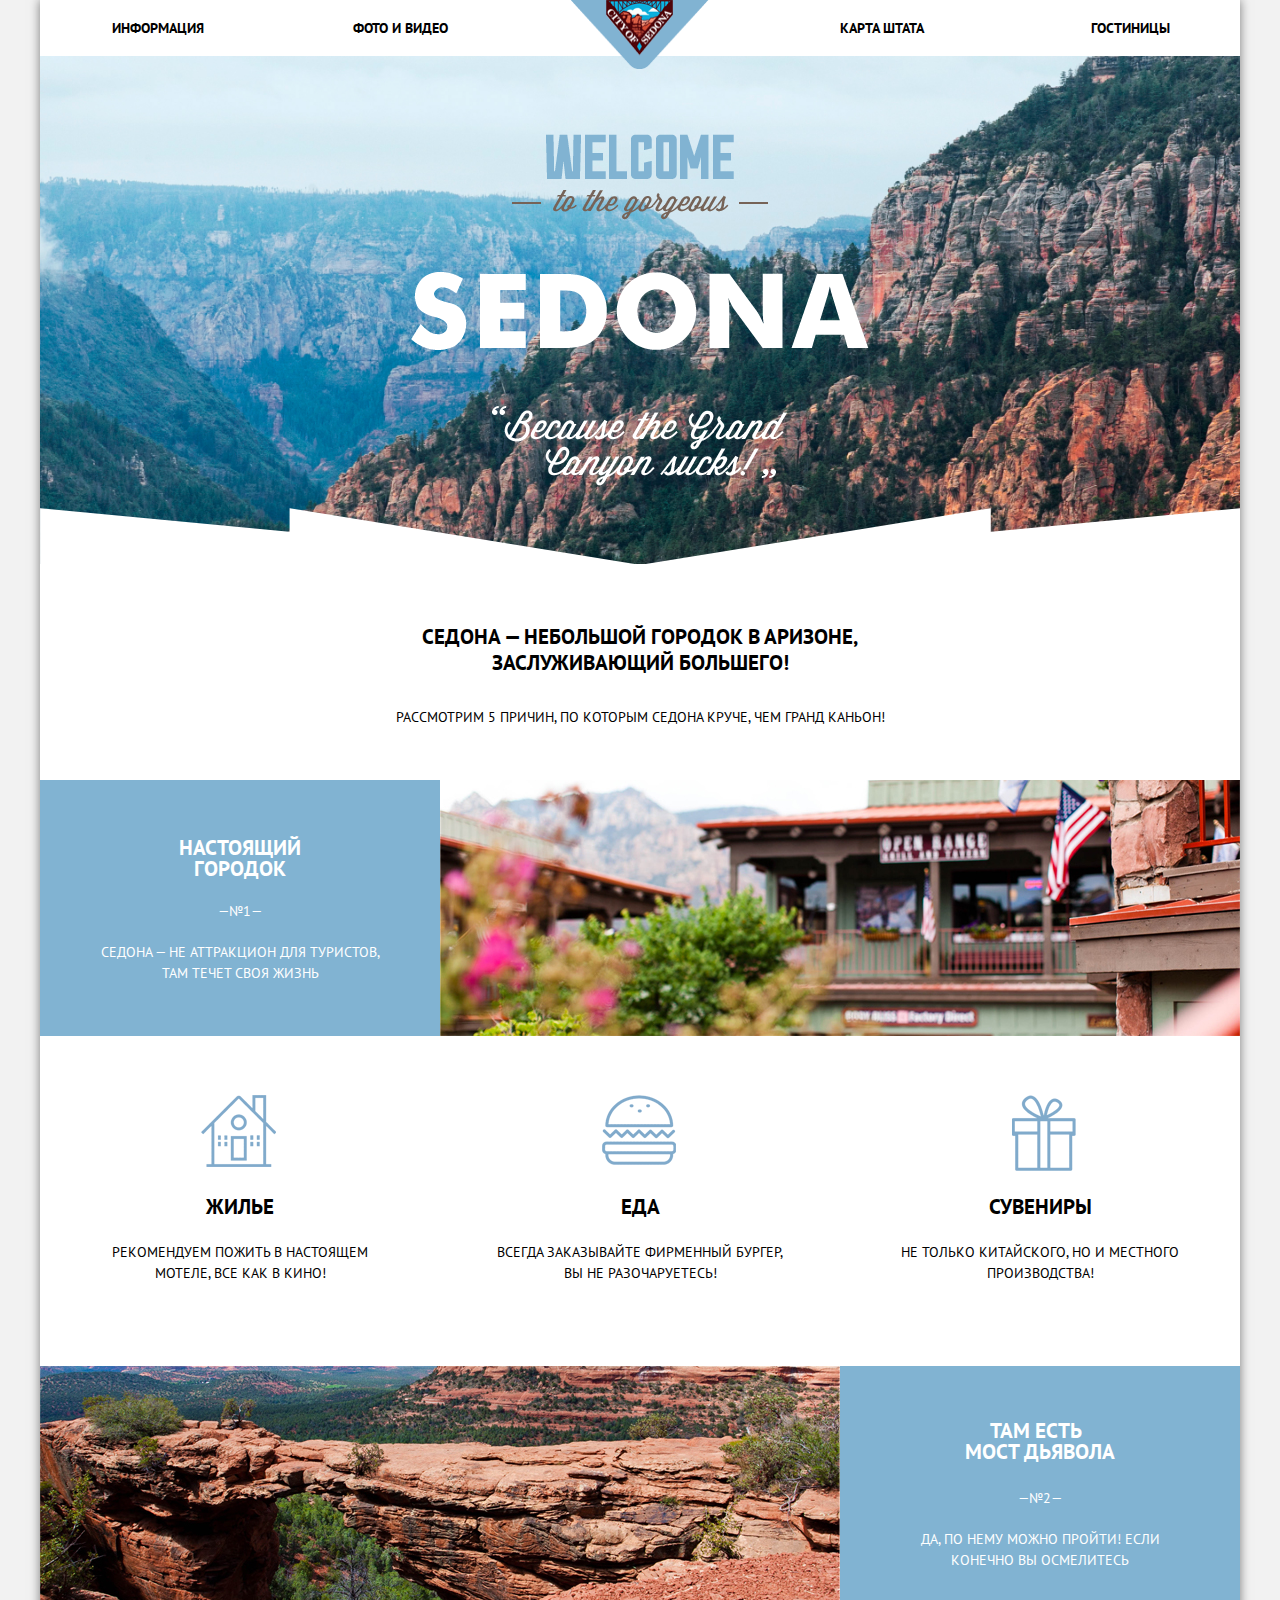
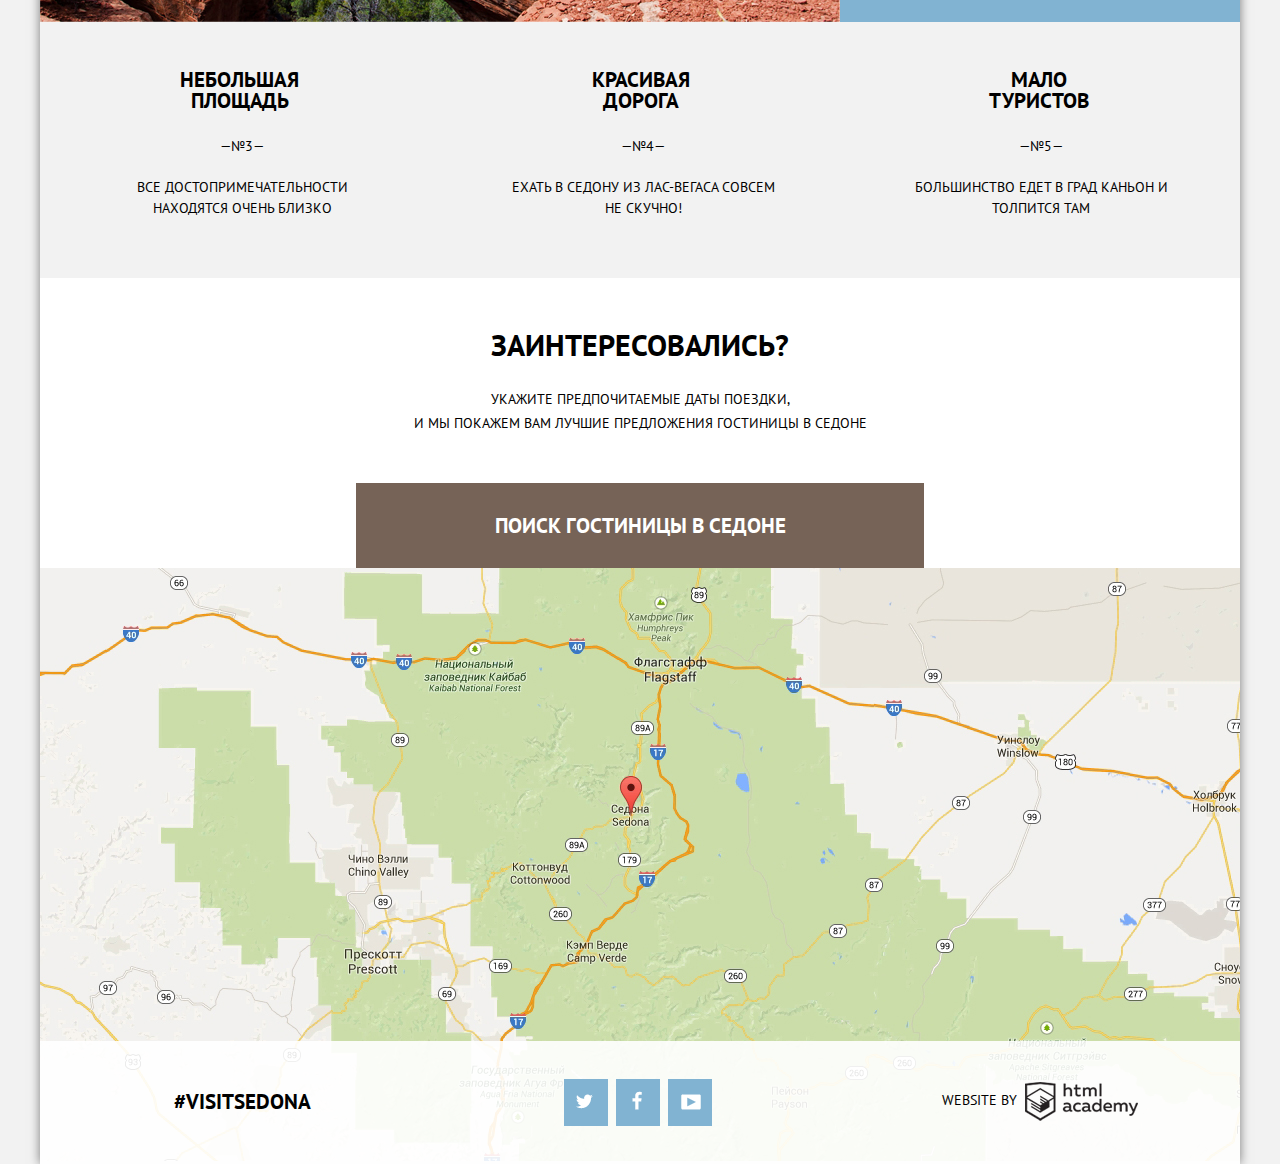
==== index.html @ ca2de9e6 "Оживил кнопку на index.html" ====
<!DOCTYPE html>
<html lang="ru">
  <head>

    <meta charset="utf-8">
    <link href="https://fonts.googleapis.com/css?family=PT+Sans:400,700&amp;subset=cyrillic" rel="stylesheet">
    <link href="css/normalize.css" rel="stylesheet">
    <link href="css/style.css" rel="stylesheet">

    <title>HTML Academy: Седона</title>

  </head>

  <body>
 
<div class="wrapper-page">


<nav class="navigaion-header">

     <ul class="navigaion-header_list">
        <li class="navigaion-header_list-item"> 
          <a href="#" class="navigaion-header_btn">Информация</a>
        </li>
        <li class="navigaion-header_list-item">
          <a href="#" class="navigaion-header_btn">Фото и видео</a>
        </li>
        <li class="navigaion-header_list-item">
          <a href="#" class="navigaion-header_btn">Карта штата</a>
        </li>
        <li class="navigaion-header_list-item">
          <a href="hotels.html" class="navigaion-header_btn">Гостиницы</a>
        </li>
    </ul>

    <div class="navigaion-header_logo">   
        <img src="img/logo.png" alt="Citi of Sedona" width="138" height="69"> 
    </div>    
  </nav>

<main class="promo">

    <section class="promo_img-sedona">  
    </section>

    <section class="promo_title">

        <h2>СЕДОНА — небольшой городок в АРИЗОНЕ, заслуживающий большего!</h2>
        <p>Рассмотрим 5 причин, по которым Седона круче, чем гранд каньон!</p>
    </section>

    <section class="promo_long-imgr">

        <div class="promo_items-long-imgr">
          <h2>НАСТОЯЩИЙ ГОРОДОК</h2>
          <p>&#8212;№1&#8212;</p>
          <p>СЕДОНА — НЕ АТтРАКЦИОН ДЛЯ ТУРИСТОВ, ТАМ ТЕЧЕТ СВОЯ ЖИЗНЬ</p>
        </div> 

        <div class="promo_items-long-imgr">
            <img src="img/fon-promo-shop.jpg" alt="shop" width="800" height="256"> 
        </div> 

      </section> 



      <section class="promo_advantages-with-icon">
       <div class="promo_advantages-with-icon-items">
             <h2>Жилье</h2>
           <p>Рекомендуем пожить в настоящем мотеле, все как в кино!</p>
       </div> 
         <div class="promo_advantages-with-icon-items">
             <h2>ЕДА</h2>
           <p>Всегда заказывайте ФИРМЕННЫЙ БУРГЕР, Вы НЕ разочаруетесь!</p>
       </div> 
          <div class="promo_advantages-with-icon-items">
             <h2>СУВЕНИРЫ</h2>
           <p>Не только китайского, но и местного производства!</p>
       </div>    
      </section> 
      <section class="promo_long-imgl">
        <div class="promo_items-long-imgl">
              <img src="img/fon-promo-canyon-devil.jpg" alt="shop" width="800" height="256"> 
        </div> 
        <div class="promo_items-long-imgl">
              <h2>Там есть&nbsp;&nbsp; мост дьявола</h2>
              <p>&#8212;№2&#8212;</p>
              <p>Да, по нему можно пройти! если конечно вы осмелитесь</p>
        </div> 
      </section> 

        <div class="promo_advantages-with-text">
       <div class="promo_advantages-with-text-items">
            <h2>Небольшая площадь</h2>
            <p>&#8212;№3&#8212;</p>
            <p>Все достопримечательности находятся очень близко</p>
       </div> 
         <div class="promo_advantages-with-text-items">
            <h2>Красивая дорога</h2>
            <p>&#8212;№4&#8212;</p> 
            <p>Ехать в седону из лас-вегаса совсем не скучно!</p>
       </div> 
          <div class="promo_advantages-with-text-items">
            <h2>Мало туристов</h2>
            <p>&#8212;№5&#8212;</p> 
            <p>Большинство едет в град каньон и толпится там</p>
       </div>    
      </div> 

        <div class="search-hotels">
          <div class="search-hotels_title">
                <h2>Заинтересовались?</h2>             
                <p>Укажите предпочитаемые даты поездки, и&nbsp;мы&nbsp;покажем&nbsp;вам&nbsp;лучшие&nbsp;предложения гостиницы в седоне</p>
          </div>
          <div class="search-hotels_dropdown-form">
            <a href="#" class="search-hotels_btn">Поиск гостиницы в седоне</a>
              <form action="#" method="get" class="search-hotels_form-search " >

                <label for="search-hotels_date-in">Дата заезда:</label>
                <input type="text" id="search-hotels_date-in" name="search-hotels_date-in-text" value="24 апреля 2017" required>
                <span   class="search-hotels_icon-date-in"></span> 

                <label for="search-hotels_date-out">Дата выезда:</label>
                <input type="text" id="search-hotels_date-out" name="search-hotels_date-out-text" value="24 апреля 2017" required>
                <span class="search-hotels_icon-date-out"></span>

                <label for="search-hotels_adults-text">Взрослые:</label>
                <input type="button"  class="search-hotels_adults-btn-minus" value=" ">
                <input type="text"  id="search-hotels_adults-text" name="age1-text" value="0" class="age-text" required>
                <input type="button" class="search-hotels_adults-btn-plus" value=" ">
                

                <label for="search-hotels_children-text">Дети:</label>
                <input type="button"  class="search-hotels_children-btn-minus" value=" ">
                <input type="text"  id="search-hotels_children-text" name="search-hotels_children-text" value="0" class="search-hotels_children-text" required >
                <input type="button" class="search-hotels_children-btn-plus" value=" ">

                <input type="submit" name="btn-form" value="Найти">

              </form>

          </div>                

        </div>

      <section class="promo_img-map">
      <iframe src="https://www.google.com/maps/embed?pb=!1m18!1m12!1m3!1d6546.808673208893!2d-111.76178272201392!3d34.87119168991266!2m3!1f0!2f0!3f0!3m2!1i1024!2i768!4f13.1!3m3!1m2!1s0x0%3A0x0!2zMzTCsDUyJzA5LjciTiAxMTHCsDQ1JzQxLjUiVw!5e0!3m2!1sru!2sru!4v1486940435266" width="1200" height="593" frameborder="0" style="border:0" allowfullscreen></iframe>
      </section> 

  </main>

       <footer class="navigaion-footer">

          <div class="navigaion-footer_item">
               <a href="#" class="navigaion-footer_heshteg-link">#VISITSEDONA</a>
         </div> 

          <div class="navigaion-footer_item">
              <a class="social-btn-footer social-btn-footer--twitter" href="#">Twitter</a>
              <a class="social-btn-footer social-btn-footer--facebook" href="#">Facebook</a>
              <a class="social-btn-footer social-btn-footer--youtube" href="#">YouTube</a>
          </div> 

          <div class="navigaion-footer_item">
                  <p class="text-footer-logo">WEBSITE BY</p>
                  <a class="img-footer-logo" href="https://htmlacademy.ru"></a>  
           </div> 
        </footer> 


</div>
<script src="js/prod.js"></script>
  </body>
</html>
---- css/style.css ----
body, html {
  font-family: "PT Sans","Arial", sans-serif;
  text-transform: uppercase;
  text-decoration: none;
  background-color: #f2f2f2;
  position: relative; }

a {
  text-transform: uppercase;
  text-decoration: none; }

.wrapper-page {
  margin: 0 auto;
  max-width: 1200px;
  min-width: 768px;
  box-shadow: 0 0 10px rgba(0, 0, 0, 0.5); }

.navigaion-header {
  position: relative;
  z-index: 2;
  background-color: white;
  padding: 0 0px;
  margin: 0; }

.navigaion-header_list {
  display: flex;
  flex-direction: row;
  align-items: center;
  justify-content: center;
  flex-wrap: wrap;
  padding: 0 0px;
  margin: 0;
  height: 56px;
  list-style: none; }

.navigaion-header_list-item {
  flex-grow: 1;
  width: 20%;
  height: inherit;
  background-color: white; }
  .navigaion-header_list-item:nth-child(1) :first-child {
    float: left;
    padding-top: 16px;
    padding-bottom: 22px;
    padding-left: 72px;
    padding-right: 10px; }
  .navigaion-header_list-item:nth-child(2) :first-child {
    float: left;
    padding-top: 16px;
    padding-bottom: 22px;
    padding-left: 13px;
    padding-right: 20px; }
  .navigaion-header_list-item:nth-child(3) :first-child {
    float: right;
    padding-top: 16px;
    padding-bottom: 22px;
    padding-left: auto;
    padding-right: 16px; }
  .navigaion-header_list-item:nth-child(4) :first-child {
    float: right;
    padding-top: 16px;
    padding-bottom: 22px;
    padding-left: auto;
    padding-right: 70px; }

.navigaion-header_btn {
  display: block;
  height: auto;
  width: auto;
  font-weight: bold;
  font-size: 14px;
  line-height: 24px;
  color: black;
  text-decoration: none; }

.navigaion-header_btn:hover {
  color: #81b3d2; }

.navigaion-header_btn:active {
  color: #dadada; }

.navigaion-header_btn-active {
  color: #766357; }

.navigaion-header_logo {
  display: block;
  position: absolute;
  left: calc(50% - 69px);
  top: 0;
  margin-top: 0px; }

.navigaion-header_btn-link-active {
  color: #766357; }

.promo {
  padding: 0 0px;
  margin: 0;
  background-color: white; }
  .promo h2 {
    font-size: 21px;
    line-height: 21px;
    font-weight: bold; }
  .promo p {
    font-size: 14px;
    line-height: 21px; }

.promo_img-sedona {
  display: flex;
  position: relative;
  flex-direction: row;
  align-items: center;
  justify-content: center;
  flex-wrap: nowrap;
  text-align: center;
  width: inherit;
  height: 508px;
  background-image: url(../img/fon-promo-top-text.png), url(../img/fon-promo-top.jpg);
  background-repeat: no-repeat;
  background-position: center, 100% 28%;
  z-index: 1;
  background-size: auto,100%; }

.promo_img-sedona::after {
  content: "";
  background-image: url(../img/fon-promo-top-mask.png);
  background-repeat: no-repeat;
  position: absolute;
  top: 89%;
  left: calc(50% - 600px);
  display: block;
  width: 1200px;
  height: 57px; }

.promo_title {
  display: flex;
  flex-direction: column;
  align-items: center;
  justify-content: center;
  flex-wrap: nowrap;
  height: 216px;
  text-align: center;
  background-color: white; }
  .promo_title h2 {
    width: 570px;
    padding-top: 9px;
    margin: 0;
    font-size: 21px;
    font-weight: bold;
    line-height: 26px; }
  .promo_title p {
    margin: 0;
    padding-top: 28px;
    font-size: 14px;
    line-height: 26px; }

.promo_long-imgr {
  display: flex;
  padding: 0 0px;
  background-color: #f2f2f2;
  min-height: 56px;
  flex-direction: row;
  align-items: center;
  justify-content: center;
  flex-wrap: nowrap;
  align-content: center;
  text-align: center; }

.promo_items-long-imgr:nth-child(1) {
  height: 256px;
  width: 400px;
  background-color: #81b3d2;
  color: white; }
  .promo_items-long-imgr:nth-child(1) h2 {
    margin: 0;
    padding-left: 100px;
    padding-right: 100px;
    padding-top: 57px;
    padding-bottom: 8px; }
  .promo_items-long-imgr:nth-child(1) p {
    padding-bottom: 6px;
    padding-left: 50px;
    padding-right: 50px; }
.promo_items-long-imgr:nth-child(2) {
  min-width: 800px;
  height: 256px; }
  .promo_items-long-imgr:nth-child(2) img {
    width: 100%;
    height: auto; }

.promo_advantages-with-icon {
  display: flex;
  padding: 0 0px;
  background-color: #f2f2f2;
  min-height: 56px;
  flex-direction: row;
  align-items: center;
  justify-content: center;
  flex-wrap: nowrap;
  align-content: center;
  text-align: center;
  height: 330px; }

.promo_advantages-with-icon-items {
  background-color: white;
  position: relative;
  width: 34.3%;
  height: inherit; }
  .promo_advantages-with-icon-items h2 {
    margin: 0;
    padding-top: 160px; }
  .promo_advantages-with-icon-items:nth-child(1) p {
    margin: 0;
    padding-top: 25px;
    padding-right: 55px;
    padding-left: 55px; }
  .promo_advantages-with-icon-items:nth-child(1) :first-child::before {
    content: "";
    background-image: url(../img/iconsprite.png);
    background-repeat: no-repeat;
    background-position: -456px -30px;
    position: absolute;
    top: 18%;
    right: 41%;
    display: block;
    width: 75px;
    height: 72px; }
  .promo_advantages-with-icon-items:nth-child(2) p {
    margin: 0;
    padding-top: 25px;
    padding-right: 55px;
    padding-left: 55px; }
  .promo_advantages-with-icon-items:nth-child(2) :first-child::before {
    content: "";
    background-image: url(../img/iconsprite.png);
    background-repeat: no-repeat;
    background-position: -30px -100px;
    position: absolute;
    top: 18%;
    right: 41%;
    display: block;
    width: 74px;
    height: 70px; }
  .promo_advantages-with-icon-items:nth-child(3) p {
    margin: 0;
    padding-top: 25px;
    padding-right: 55px;
    padding-left: 55px; }
  .promo_advantages-with-icon-items:nth-child(3) :first-child::before {
    content: "";
    background-image: url(../img/iconsprite.png);
    background-repeat: no-repeat;
    background-position: -256px -264px;
    position: absolute;
    top: 18%;
    right: 41%;
    display: block;
    width: 64px;
    height: 76px; }

.promo_long-imgl {
  display: flex;
  padding: 0 0px;
  background-color: #f2f2f2;
  min-height: 56px;
  flex-direction: row;
  align-items: center;
  justify-content: center;
  flex-wrap: nowrap;
  align-content: center;
  text-align: center; }

.promo_items-long-imgl:nth-child(1) {
  min-width: 800px;
  height: 256px; }
  .promo_items-long-imgl:nth-child(1) img {
    width: 100%;
    height: auto; }
.promo_items-long-imgl:nth-child(2) {
  height: 256px;
  width: 400px;
  background-color: #81b3d2;
  color: white; }
  .promo_items-long-imgl:nth-child(2) h2 {
    margin: 0;
    padding-left: 120px;
    padding-right: 120px;
    padding-top: 54px;
    padding-bottom: 12px;
    line-height: 21px; }
  .promo_items-long-imgl:nth-child(2) p {
    padding-bottom: 6px;
    padding-left: 48px;
    padding-right: 48px; }

.promo_advantages-with-text {
  display: flex;
  padding: 0 0px;
  background-color: #f2f2f2;
  min-height: 56px;
  flex-direction: row;
  align-items: center;
  justify-content: center;
  flex-wrap: nowrap;
  text-align: center;
  height: 256px; }

.promo_advantages-with-text-items {
  width: 34.3%;
  height: inherit;
  background-color: #f2f2f2; }
  .promo_advantages-with-text-items:nth-child(1) h2 {
    margin: 0;
    padding-top: 47px;
    padding-bottom: 25px;
    padding-left: 140px;
    padding-right: 145px; }
  .promo_advantages-with-text-items:nth-child(1) p {
    margin: 0;
    padding-bottom: 20px;
    padding-left: 60px;
    padding-right: 60px; }
  .promo_advantages-with-text-items:nth-child(2) h2 {
    padding-left: 140px;
    padding-right: 145px;
    margin: 0;
    padding-top: 47px;
    padding-bottom: 25px; }
  .promo_advantages-with-text-items:nth-child(2) p {
    margin: 0;
    padding-left: 60px;
    padding-right: 60px;
    padding-bottom: 20px; }
  .promo_advantages-with-text-items:nth-child(3) h2 {
    padding-left: 140px;
    padding-right: 145px;
    margin: 0;
    padding-top: 47px;
    padding-bottom: 25px; }
  .promo_advantages-with-text-items:nth-child(3) p {
    margin: 0;
    padding-left: 60px;
    padding-right: 60px;
    padding-bottom: 20px; }

/* search hotels*/
.search-hotels {
  flex-direction: row;
  align-items: center;
  justify-content: center;
  flex-wrap: wrap;
  align-content: stretch;
  height: 290px;
  text-align: center;
  height: inherit; }

.search-hotels_title h2 {
  margin: 0;
  font-size: 30px;
  line-height: 24px;
  font-weight: bold;
  padding-top: 55px;
  padding-bottom: 30px; }
.search-hotels_title p {
  width: 493px;
  margin: auto;
  font-size: 14px;
  line-height: 24px;
  text-align: center; }

.search-hotels_dropdown-form {
  height: 85px;
  width: 568px;
  margin-left: auto;
  margin-right: auto;
  margin-bottom: 0px;
  margin-top: 48px;
  background-color: #766357; }

.search-hotels_btn {
  width: 568px;
  height: 55px;
  display: block;
  margin: 0;
  padding-top: 30px;
  font-size: 21px;
  line-height: 26px;
  font-weight: bold;
  color: white;
  text-decoration: none; }

.search-hotels_btn:hover {
  background-color: #604e43; }

.search-hotels_btn:active {
  background-color: #503e33;
  color: #877d78; }

.search-hotels_form-search {
  width: 568px;
  height: 396px;
  z-index: 5;
  display: none;
  position: relative;
  background-color: #ffffff;
  color: black;
  box-shadow: 0 0 10px rgba(0, 0, 0, 0.5); }
  .search-hotels_form-search input[type="submit"] {
    display: block;
    position: absolute;
    height: 55px;
    width: 458px;
    background-color: #81b3d2;
    bottom: 55px;
    left: 55px;
    right: 55px;
    top: 282px;
    border: 0;
    color: #ffffff;
    text-transform: uppercase;
    cursor: pointer;
    font-size: 21px;
    line-height: 26px; }
  .search-hotels_form-search label[for="search-hotels_date-in"] {
    display: inline-block;
    position: absolute;
    width: 90px;
    height: 18px;
    left: 55px;
    right: 422px;
    bottom: 314px;
    top: 65px;
    font-size: 14px;
    font-weight: bold;
    vertical-align: top; }
  .search-hotels_form-search input[name="search-hotels_date-in-text"] {
    display: block;
    position: absolute;
    left: 167px;
    right: 55px;
    bottom: 302px;
    top: 55px;
    height: 35px;
    width: 333px;
    background-color: #f2f2f2;
    border: 0;
    padding-left: 13px;
    text-transform: uppercase;
    font-weight: bold;
    font-size: 14px; }
  .search-hotels_form-search label[for="search-hotels_date-out"] {
    display: inline-block;
    position: absolute;
    width: 93px;
    height: 18px;
    left: 55px;
    right: 419px;
    bottom: 247px;
    top: 133px;
    font-size: 14px;
    font-weight: bold;
    vertical-align: top; }
  .search-hotels_form-search input[name="search-hotels_date-out-text"] {
    display: block;
    position: absolute;
    left: 167px;
    right: 55px;
    bottom: 302px;
    top: 122px;
    height: 35px;
    width: 333px;
    background-color: #f2f2f2;
    border: 0;
    padding-left: 13px;
    text-transform: uppercase;
    font-weight: bold;
    font-size: 14px; }
  .search-hotels_form-search label[for="search-hotels_adults-text"] {
    display: inline-block;
    position: absolute;
    width: 90px;
    height: 18px;
    left: 46px;
    right: 419px;
    bottom: 181px;
    top: 200px;
    font-size: 14px;
    font-weight: bold;
    vertical-align: top; }
  .search-hotels_form-search input[class="search-hotels_adults-btn-minus"] {
    display: block;
    position: absolute;
    left: 167px;
    top: 190px;
    right: 363px;
    bottom: 167px;
    border: 0;
    height: 38px;
    width: 38px;
    background-image: url(../img/iconsprite.png);
    background-repeat: no-repeat;
    background-position: -401px -146px;
    background-color: #f2f2f2; }
  .search-hotels_form-search input[id="search-hotels_adults-text"] {
    display: block;
    position: absolute;
    left: 205px;
    top: 190px;
    right: 325px;
    bottom: 167px;
    border: 0;
    height: 36px;
    width: 25px;
    margin: 0;
    padding-left: 12px;
    background-color: #f2f2f2;
    color: #000000;
    font-weight: bold; }
  .search-hotels_form-search input[class="search-hotels_adults-btn-plus"] {
    display: block;
    position: absolute;
    left: 242px;
    top: 190px;
    right: 288px;
    bottom: 167px;
    border: 0;
    height: 38px;
    width: 38px;
    background-image: url(../img/iconsprite.png);
    background-repeat: no-repeat;
    background-position: -471px -212px;
    background-color: #f2f2f2; }
  .search-hotels_form-search label[for="search-hotels_children-text"] {
    display: inline-block;
    position: absolute;
    width: 90px;
    height: 18px;
    left: 308px;
    bottom: 181px;
    top: 200px;
    font-size: 14px;
    font-weight: bold;
    vertical-align: top; }
  .search-hotels_form-search input[class="search-hotels_children-btn-minus"] {
    display: block;
    position: absolute;
    left: 399px;
    top: 190px;
    right: 131px;
    bottom: 167px;
    border: 0;
    height: 38px;
    width: 38px;
    background-image: url(../img/iconsprite.png);
    background-repeat: no-repeat;
    background-position: -401px -146px;
    background-color: #f2f2f2; }
  .search-hotels_form-search input[id="search-hotels_children-text"] {
    display: block;
    position: absolute;
    left: 437px;
    top: 190px;
    right: 93px;
    bottom: 167px;
    border: 0;
    height: 36px;
    width: 25px;
    margin: 0;
    padding-left: 12px;
    background-color: #f2f2f2;
    color: #000000;
    font-weight: bold; }
  .search-hotels_form-search input[class="search-hotels_children-btn-plus"] {
    display: block;
    position: absolute;
    left: 472px;
    top: 190px;
    right: 55px;
    bottom: 167px;
    border: 0;
    height: 38px;
    width: 38px;
    background-image: url(../img/iconsprite.png);
    background-repeat: no-repeat;
    background-position: -471px -212px;
    background-color: #f2f2f2; }
  .search-hotels_form-search input[type="submit"]:hover {
    background-color: #669ec0; }
  .search-hotels_form-search input[type="submit"]:active {
    background-color: #5496bd;
    color: #94b9d2; }
  .search-hotels_form-search input[type="text"]:hover {
    background-color: #ebebeb; }
  .search-hotels_form-search input[type="text"]:focus {
    background-color: #ffffff; }
  .search-hotels_form-search input[class="search-hotels_adults-btn-minus"]:hover {
    background-position: -401px -208px; }
  .search-hotels_form-search input[class="search-hotels_adults-btn-minus"]:active {
    background-position: -473px -146px; }
  .search-hotels_form-search input[class="search-hotels_children-btn-minus"]:hover {
    background-position: -401px -208px; }
  .search-hotels_form-search input[class="search-hotels_children-btn-minus"]:active {
    background-position: -473px -146px; }
  .search-hotels_form-search input[class="search-hotels_adults-btn-plus"]:hover {
    background-position: -436px -283px; }
  .search-hotels_form-search input[class="search-hotels_children-btn-plus"]:hover {
    background-position: -436px -283px; }
  .search-hotels_form-search input[class="search-hotels_adults-btn-plus"]:active {
    background-position: -365px -283px; }
  .search-hotels_form-search input[class="search-hotels_children-btn-plus"]:active {
    background-position: -365px -283px; }

.search-hotels_icon-date-in {
  display: block;
  position: absolute;
  top: 50px;
  left: 483px;
  right: 64px;
  bottom: 302px;
  top: 63px;
  width: 21px;
  height: 22px;
  background-image: url(../img/iconsprite.png);
  background-repeat: no-repeat;
  background-position: -164px -100px; }

.search-hotels_icon-date-out {
  display: block;
  position: absolute;
  top: 50px;
  left: 483px;
  right: 64px;
  bottom: 302px;
  top: 130px;
  width: 21px;
  height: 22px;
  background-image: url(../img/iconsprite.png);
  background-repeat: no-repeat;
  background-position: -164px -100px; }

.search-hotels_icon-date-in:hover {
  background-position: -326px -100px; }

.search-hotels_icon-date-in:active {
  background-position: -245px -100px; }

.search-hotels_icon-date-out:hover {
  background-position: -326px -100px; }

.search-hotels_icon-date-out:active {
  background-position: -245px -100px; }

.search-hotels_form-search-on {
  display: block;
  animation: slideInDown 0.6s; }

.promo_img-map {
  display: flex;
  flex-direction: row;
  align-items: center;
  justify-content: space-between;
  flex-wrap: wrap;
  text-align: center;
  padding: 0 0px;
  width: 100%;
  min-height: 56px;
  height: 593px;
  margin-bottom: -120px;
  background-color: #f2f2f2;
  background-repeat: no-repeat;
  background-image: url(../img/map.jpg); }

.navigaion-footer {
  display: flex;
  position: relative;
  z-index: 10;
  padding: 0 0px;
  background-color: #f2f2f2;
  min-height: 56px;
  flex-direction: row;
  justify-content: center;
  flex-wrap: nowrap;
  background: rgba(255, 255, 255, 0.9); }

.navigaion-footer_item {
  width: 33.3%;
  height: 120px; }
  .navigaion-footer_item:nth-child(2) {
    display: block;
    width: 153px;
    height: 47px;
    margin: 38px auto; }
  .navigaion-footer_item:nth-child(3) {
    margin: 0;
    padding: 0;
    position: relative; }

/* FOOTER */
.navigaion-footer_heshteg-link {
  display: inline-block;
  font-size: 21px;
  font-weight: bold;
  color: #000000;
  margin: 0;
  padding-left: 134px;
  padding-top: 49px;
  vertical-align: top; }

.social-btn-footer {
  font-size: 0px;
  display: inline-block;
  display: relative;
  vertical-align: top;
  height: inherit;
  width: 44px;
  margin-right: 4px;
  background-color: #81b3d2; }

.social-btn-footer:hover {
  background-color: #669ec0; }

.social-btn-footer--twitter::before {
  content: "";
  background-image: url(../img/iconsprite.png);
  background-repeat: no-repeat;
  background-position: -510px -281px;
  position: absolute;
  display: inline-block;
  vertical-align: top;
  text-align: center;
  width: inherit;
  height: inherit; }

.social-btn-footer--twitter:active::before {
  background-image: url(../img/iconsprite.png);
  background-repeat: no-repeat;
  background-position: -18px -356px; }

.social-btn-footer--facebook::before {
  content: "";
  background-image: url(../img/iconsprite.png);
  background-repeat: no-repeat;
  background-position: -100px -252px;
  position: absolute;
  display: inline-block;
  vertical-align: top;
  text-align: center;
  width: inherit;
  height: inherit; }

.social-btn-footer--facebook:active::before {
  background-image: url(../img/iconsprite.png);
  background-repeat: no-repeat;
  background-position: -170px -252px; }

.social-btn-footer--youtube::before {
  content: "";
  background-image: url(../img/iconsprite.png);
  background-repeat: no-repeat;
  background-position: -94px -356px;
  position: absolute;
  display: inline-block;
  vertical-align: top;
  text-align: center;
  width: inherit;
  height: inherit; }

.social-btn-footer--youtube:active::before {
  background-image: url(../img/iconsprite.png);
  background-repeat: no-repeat;
  background-position: -368px -356px; }

.text-footer-logo {
  display: block;
  position: absolute;
  bottom: 34px;
  right: 213px;
  width: 85px;
  font-size: 14px;
  line-height: 26px; }

.img-footer-logo {
  display: block;
  position: absolute;
  right: 102px;
  bottom: 40px;
  top: 41px;
  background-image: url(../img/sprite_logo_htmlacademy.png);
  width: 113px;
  height: 39px;
  background-position: -30px -30px; }

.img-footer-logo:hover {
  background-position: -30px -228px; }

.img-footer-logo:active {
  background-position: -30px -129px; }

/* hotels.html*/
.hotels {
  padding: 0 0px;
  margin: 0;
  min-height: 56px;
  background-color: white; }
  .hotels h2 {
    font-size: 21px;
    line-height: 21px;
    font-weight: bold; }
  .hotels p {
    font-size: 14px;
    line-height: 21px; }

.hotels_filters {
  min-height: 217px;
  background-image: url(../img/hotel/fon-promo-top-hotel.jpg);
  background-repeat: no-repeat;
  background-position: 45% 50%;
  color: white;
  position: relative; }
  .hotels_filters legend {
    font-size: 16px;
    font-weight: bold;
    line-height: 21px;
    padding: 0;
    margin: 0; }
  .hotels_filters input[type="checkbox"] {
    display: none; }
  .hotels_filters label[for="type-hotels"],
  .hotels_filters label[for="type-motel"],
  .hotels_filters label[for="type-apartments"],
  .hotels_filters label[for="infrastructure-pool"],
  .hotels_filters label[for="infrastructure-parking"],
  .hotels_filters label[for="infrastructure-wifi"] {
    float: left;
    margin-top: 24px;
    padding-left: 40px;
    position: relative;
    font-size: 14px;
    line-height: 21px;
    text-align: center;
    text-transform: uppercase; }
  .hotels_filters input[type="checkbox"] + label::before {
    content: " ";
    position: absolute;
    left: 0;
    width: 22px;
    height: 22px;
    background-image: url(../img/iconsprite.png);
    background-repeat: no-repeat;
    background-position: -164px -182px; }
  .hotels_filters input[type="checkbox"]:checked + label::before {
    width: 26px;
    height: 22px;
    background-position: -328px -182px; }
  .hotels_filters input[type="checkbox"]:disabled + label::before {
    width: 22px;
    height: 22px;
    background-position: -246px -182px; }
  .hotels_filters input[type="checkbox"]:checked:disabled + label::before {
    width: 26px;
    height: 22px;
    background-position: -30px -264px; }

.hotels_filters_form {
  min-height: inherit;
  padding: 0; }

.hotels_filters-infrastructure {
  display: block;
  position: absolute;
  top: 13%;
  left: 6%;
  padding: 0;
  border: 0;
  width: 100px; }

.hotels_filters-type {
  display: block;
  position: absolute;
  top: 13%;
  left: 27%;
  padding: 0;
  border: 0;
  width: 140px; }

.hotels_filters-price {
  display: block;
  position: absolute;
  top: 13%;
  right: 6%;
  width: 318px;
  height: auto;
  color: #ffffff;
  font-size: 16px;
  font-weight: bold;
  line-height: 21px;
  text-transform: uppercase; }

.hotels_filters-price-title {
  margin-bottom: 9px;
  margin-left: -11px; }

.hotels_filters-price-controls {
  position: relative;
  height: 34px;
  margin-bottom: 20px;
  border: 2px solid #ffffff;
  border-radius: 2px;
  font-size: 0; }

.hotels_filters-price-controls::after {
  content: "";
  position: absolute;
  top: 50%;
  left: 50%;
  transform: translate(-50%, -50%);
  width: 2px;
  height: 22px;
  background: #ffffff; }

.hotels_filters-price-controls label {
  display: inline-block;
  font-size: 14px;
  line-height: 35px;
  vertical-align: top;
  cursor: pointer;
  font-weight: normal; }

.hotels_filters-price-min-price,
.hotels_filters-price-max-price {
  width: 90px;
  padding-left: 65px; }

.hotels_filters-price-controls input {
  width: 50px;
  margin: 0;
  color: inherit;
  font: inherit;
  outline: none;
  background: none;
  border: none; }

.hotels_filters-price-range {
  position: relative;
  margin-bottom: 32px; }

.hotels_filters-price-range-scale {
  height: 2px;
  background: rgba(255, 255, 255, 0.3); }

.hotels_filters-price-range-bar {
  width: 80%;
  height: inherit;
  background: #ffffff; }

.hotels_filters-price-range-toggle {
  position: absolute;
  top: -9px;
  width: 4px;
  height: 4px;
  background: #ababab;
  border: 8px solid #ffffff;
  border-radius: 50%;
  box-shadow: 0 2px 1px 0 rgba(0, 1, 1, 0.2);
  cursor: pointer; }

.hotels_filters-price-range-toggle-min {
  left: 0; }

.hotels_filters-price-range-toggle-max {
  left: 80%; }

.hotels_filters-price-range-toggle:hover {
  background: #1c4f80; }

.hotels_filters-price-btn {
  display: block;
  margin: 0 85px;
  padding: 6px 30px;
  font-size: 14px;
  line-height: 21px;
  color: #ffffff;
  text-transform: uppercase;
  background: transparent;
  border: 2px solid #ffffff;
  border-radius: 2px;
  cursor: pointer; }

.hotels_filters-price-btn:hover {
  color: #000000;
  background: #ffffff; }

.hotels_tegfilter {
  display: flex;
  justify-content: space-between;
  align-items: center;
  flex-direction: row;
  flex-wrap: nowrap;
  min-height: 86px; }

.hotels_tegfilter-links {
  list-style: none;
  margin: 0;
  padding: 0;
  margin-left: 73px;
  font-size: 12px;
  line-height: 18px; }
  .hotels_tegfilter-links h2 {
    font-size: 21px;
    font-weight: bold;
    line-height: 26px; }
  .hotels_tegfilter-links li {
    display: inline-block;
    vertical-align: middle; }
    .hotels_tegfilter-links li:nth-child(1) {
      margin-right: 43px; }
    .hotels_tegfilter-links li:nth-child(2) {
      margin-right: 38px; }
    .hotels_tegfilter-links li:nth-child(3) {
      margin-right: 30px; }
    .hotels_tegfilter-links li:nth-child(4) {
      margin-right: 30px; }

.hotels_tegfilter-links-dashed {
  text-decoration: none;
  border-bottom: 1px dashed #81b3d2;
  color: #b1b1b1;
  text-transform: uppercase; }

.hotels_tegfilter-links-dashed:hover {
  color: #a8c9df; }

.hotels_tegfilter-links-dashed:active {
  color: #000000;
  border-bottom: none; }

.hotels_tegfilter-links-blue {
  color: #a2c7de;
  text-decoration: none;
  text-transform: uppercase; }

.arrow {
  margin-right: 73px;
  position: relative;
  width: 34px;
  height: 10px; }

.arrowup::after {
  content: "";
  width: 0;
  height: 0;
  position: absolute;
  right: 0;
  border-left: 5px solid transparent;
  border-right: 5px solid transparent;
  border-top: 10px solid #81b3d2; }

.arrowdown::before {
  content: "";
  width: 0;
  height: 0;
  position: absolute;
  left: 0;
  border-left: 5px solid transparent;
  border-right: 5px solid transparent;
  border-bottom: 10px solid #cccccc; }

.arrowup:hover::after {
  border-top: 10px solid #000000; }

.arrowup:active::after {
  border-top: 10px solid #81b3d2; }

.arrowdown:hover::before {
  border-bottom: 10px solid #000000; }

.arrowdown:active::before {
  border-bottom: 10px solid #81b3d2; }

.hotels_filters-result {
  position: relative;
  min-height: 151px;
  border-top: 1px solid #e5e5e5; }
  .hotels_filters-result img {
    margin-left: 72px;
    margin-top: 31px;
    margin-right: 30px;
    display: block; }

.hotels_filters-result:last-of-type {
  border-bottom: 1px solid #e5e5e5; }

.hotels_filters-result-text {
  display: block;
  position: absolute;
  top: 26px;
  left: 237px;
  width: 259px;
  height: 100px;
  align-self: center; }
  .hotels_filters-result-text h2 {
    margin: 0;
    padding: 0;
    font-size: 21px;
    font-weight: bold;
    line-height: 26px; }

.hotels_filters-result-text a:nth-child(1) {
  color: #000000; }

.hotels_filters-result-text a:nth-child(1):hover {
  color: #81b3d2; }

.hotels_filters-result-text a:nth-child(1):active {
  color: #cacaca; }

.hotels_filters-result-type {
  display: block;
  position: absolute;
  margin: 0;
  padding: 0;
  top: 31px; }
  .hotels_filters-result-type p {
    margin: 0; }

.hotels_filters-result-cost {
  display: block;
  position: absolute;
  top: 31px;
  right: 78px;
  margin: 0;
  padding-top: 0px; }
  .hotels_filters-result-cost p {
    margin: 0; }

.hotels_filters-result-btn {
  display: inline-block;
  vertical-align: top;
  height: 27px;
  color: white;
  font-weight: bold;
  font-size: 14px;
  line-height: 25px;
  text-align: center;
  margin-top: 41px; }

.btn-more {
  width: 110px;
  background-color: #81b3d2; }

.btn-reserved {
  width: 142px;
  background-color: #766357; }

.btn-more:hover {
  background-color: #669ec0; }

.btn-more:active {
  background-color: #5496bd;
  color: #94b9d2; }

.btn-reserved:hover {
  background-color: #604e43; }

.btn-reserved:active {
  background-color: #503e33;
  color: #877d78; }

.hotels_filters-rating-star {
  display: block;
  position: absolute;
  right: 71px;
  top: 29px;
  height: 20px; }

.four-stars {
  width: 75px;
  background-image: url(../img/icon-star.png);
  background-repeat: repeat-x; }

.tree-stars {
  width: 55px;
  background-image: url(../img/icon-star.png);
  background-repeat: repeat-x; }

.two-stars {
  width: 35px;
  background-image: url(../img/icon-star.png);
  background-repeat: repeat-x; }

.hotels_filters-rating-text {
  display: block;
  position: absolute;
  right: 73px;
  bottom: 30px;
  width: 111px;
  height: 27px;
  margin: 0px;
  padding: 0;
  background-color: #f2f2f2;
  text-align: center;
  color: #666666;
  font-size: 14px;
  line-height: 25px; }

/* Servise*/
.clearfix::after {
  content: "";
  display: table;
  clear: both; }

@keyframes slideInDown {
  from {
    -webkit-transform: translate3d(0, 100%, 0);
    transform: translate3d(0, 100%, 0);
    visibility: visible; }
  to {
    -webkit-transform: translate3d(0, 0, 0);
    transform: translate3d(0, 0, 0); } }
.slideInDown {
  -webkit-animation-name: slideInDown;
  animation-name: slideInDown; }

/*# sourceMappingURL=style.css.map */
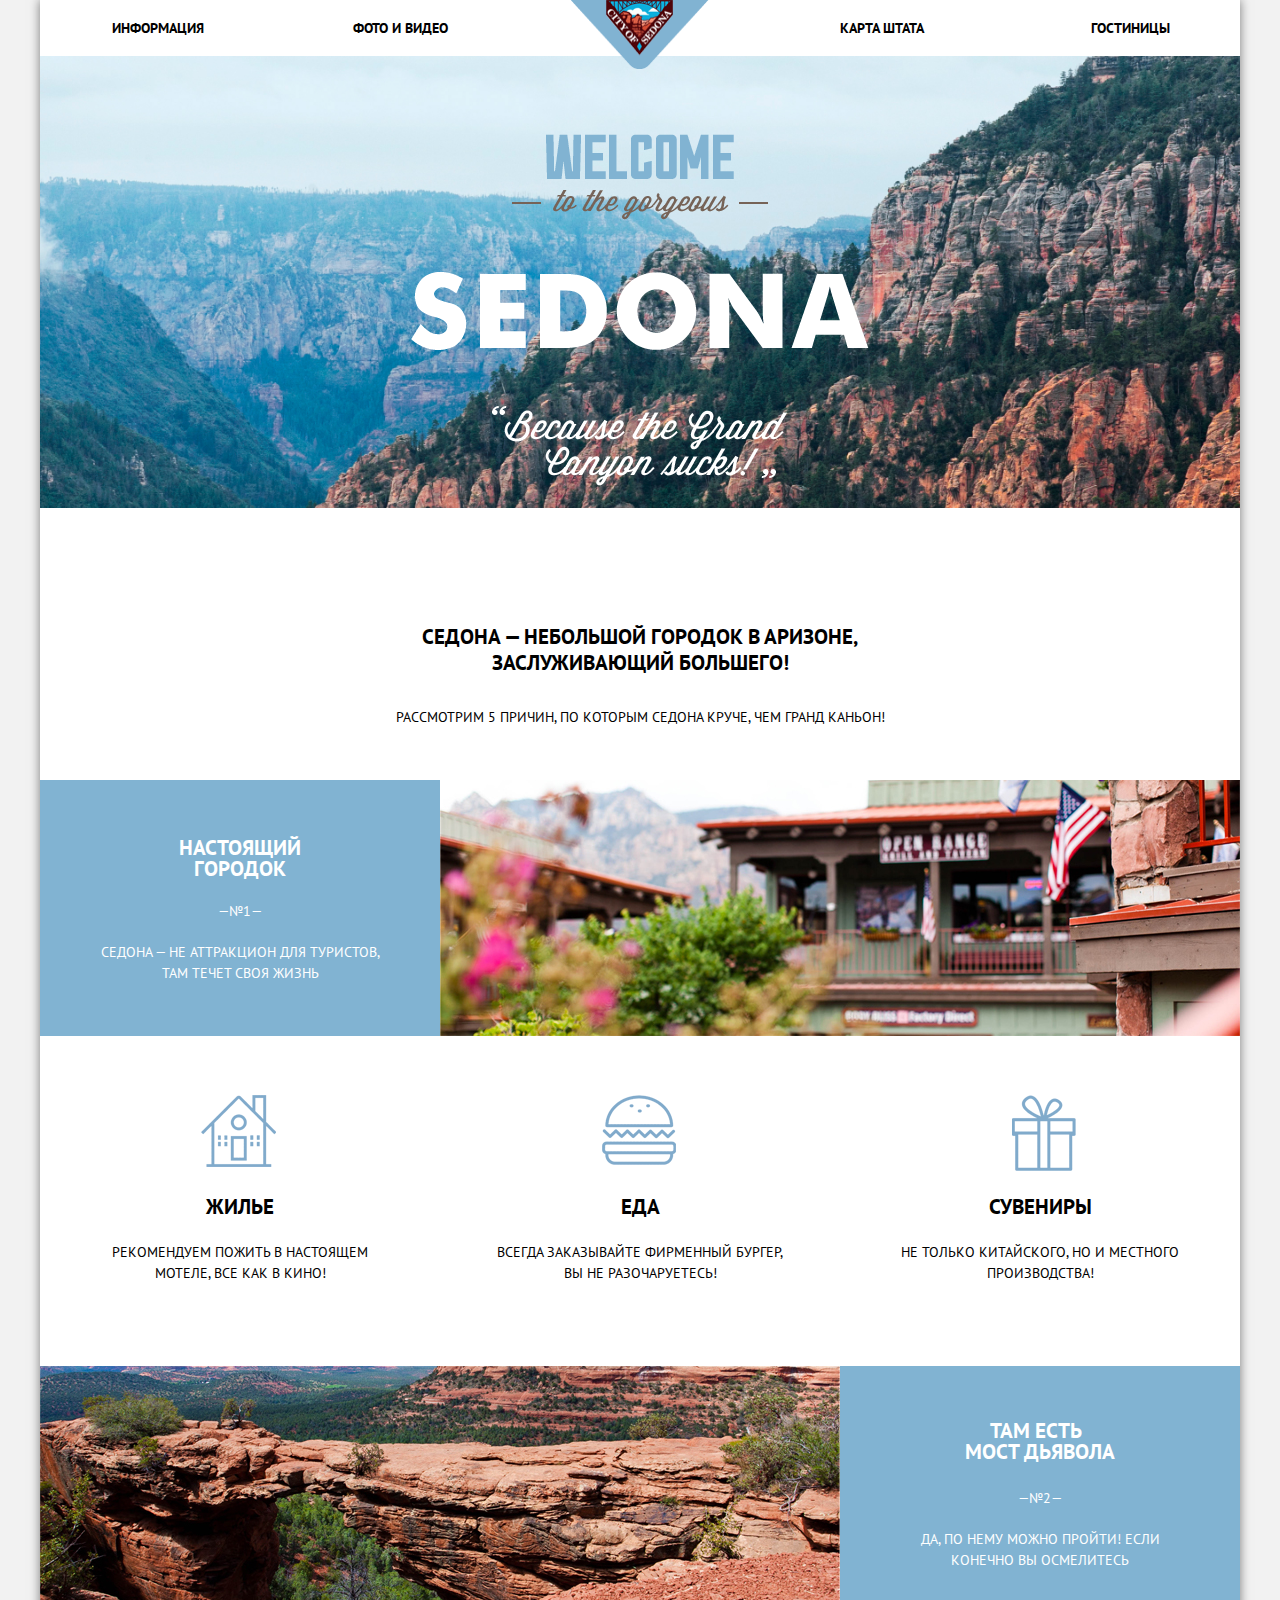
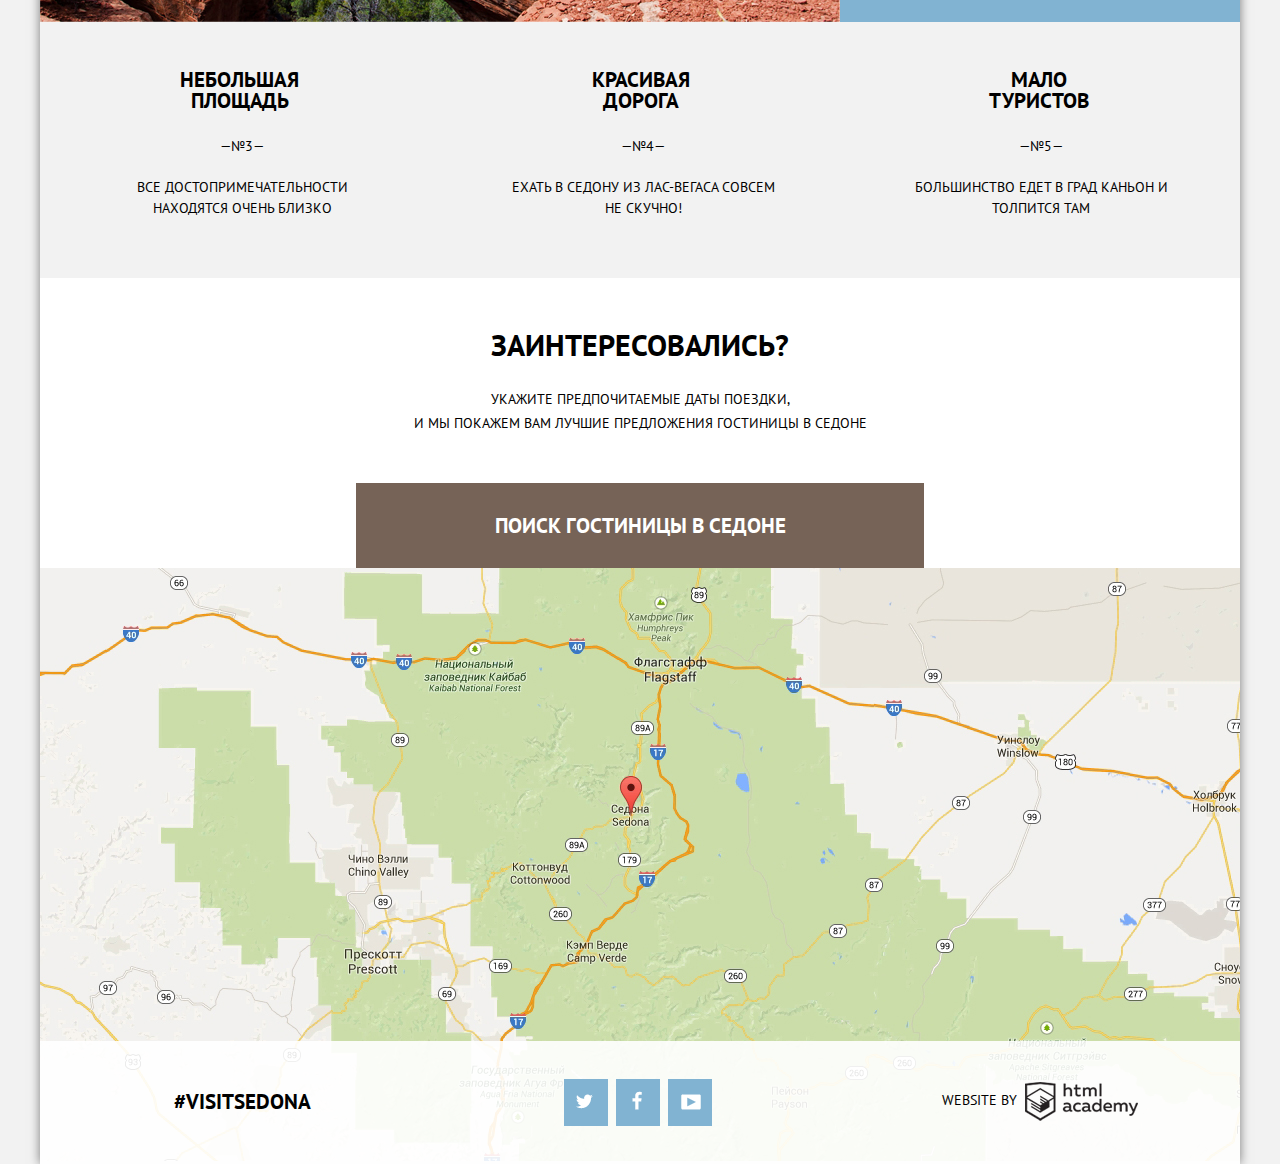
==== commit fb7f1969: "правки" ====
--- a/index.html
+++ b/index.html
@@ -1,175 +1,135 @@
 <!DOCTYPE html>
 <html lang="ru">
-  <head>
-
+<head>
     <meta charset="utf-8">
     <link href="https://fonts.googleapis.com/css?family=PT+Sans:400,700&amp;subset=cyrillic" rel="stylesheet">
-    <link href="css/normalize.css" rel="stylesheet">
-    <link href="css/style.css" rel="stylesheet">
-
+    <link href="css/normalize.mini.css" rel="stylesheet">
+    <link href="css/style.mini.css" rel="stylesheet">
     <title>HTML Academy: Седона</title>
-
-  </head>
-
-  <body>
- 
-<div class="wrapper-page">
-
-
-<nav class="navigaion-header">
-
-     <ul class="navigaion-header_list">
-        <li class="navigaion-header_list-item"> 
-          <a href="#" class="navigaion-header_btn">Информация</a>
-        </li>
-        <li class="navigaion-header_list-item">
-          <a href="#" class="navigaion-header_btn">Фото и видео</a>
-        </li>
-        <li class="navigaion-header_list-item">
-          <a href="#" class="navigaion-header_btn">Карта штата</a>
-        </li>
-        <li class="navigaion-header_list-item">
-          <a href="hotels.html" class="navigaion-header_btn">Гостиницы</a>
-        </li>
-    </ul>
-
-    <div class="navigaion-header_logo">   
-        <img src="img/logo.png" alt="Citi of Sedona" width="138" height="69"> 
-    </div>    
-  </nav>
-
-<main class="promo">
-
-    <section class="promo_img-sedona">  
-    </section>
-
-    <section class="promo_title">
-
-        <h2>СЕДОНА — небольшой городок в АРИЗОНЕ, заслуживающий большего!</h2>
-        <p>Рассмотрим 5 причин, по которым Седона круче, чем гранд каньон!</p>
-    </section>
-
-    <section class="promo_long-imgr">
-
-        <div class="promo_items-long-imgr">
-          <h2>НАСТОЯЩИЙ ГОРОДОК</h2>
-          <p>&#8212;№1&#8212;</p>
-          <p>СЕДОНА — НЕ АТтРАКЦИОН ДЛЯ ТУРИСТОВ, ТАМ ТЕЧЕТ СВОЯ ЖИЗНЬ</p>
-        </div> 
-
-        <div class="promo_items-long-imgr">
-            <img src="img/fon-promo-shop.jpg" alt="shop" width="800" height="256"> 
-        </div> 
-
-      </section> 
-
-
-
-      <section class="promo_advantages-with-icon">
-       <div class="promo_advantages-with-icon-items">
-             <h2>Жилье</h2>
-           <p>Рекомендуем пожить в настоящем мотеле, все как в кино!</p>
-       </div> 
-         <div class="promo_advantages-with-icon-items">
-             <h2>ЕДА</h2>
-           <p>Всегда заказывайте ФИРМЕННЫЙ БУРГЕР, Вы НЕ разочаруетесь!</p>
-       </div> 
-          <div class="promo_advantages-with-icon-items">
-             <h2>СУВЕНИРЫ</h2>
-           <p>Не только китайского, но и местного производства!</p>
-       </div>    
-      </section> 
-      <section class="promo_long-imgl">
-        <div class="promo_items-long-imgl">
-              <img src="img/fon-promo-canyon-devil.jpg" alt="shop" width="800" height="256"> 
-        </div> 
-        <div class="promo_items-long-imgl">
-              <h2>Там есть&nbsp;&nbsp; мост дьявола</h2>
-              <p>&#8212;№2&#8212;</p>
-              <p>Да, по нему можно пройти! если конечно вы осмелитесь</p>
-        </div> 
-      </section> 
-
-        <div class="promo_advantages-with-text">
-       <div class="promo_advantages-with-text-items">
-            <h2>Небольшая площадь</h2>
-            <p>&#8212;№3&#8212;</p>
-            <p>Все достопримечательности находятся очень близко</p>
-       </div> 
-         <div class="promo_advantages-with-text-items">
-            <h2>Красивая дорога</h2>
-            <p>&#8212;№4&#8212;</p> 
-            <p>Ехать в седону из лас-вегаса совсем не скучно!</p>
-       </div> 
-          <div class="promo_advantages-with-text-items">
-            <h2>Мало туристов</h2>
-            <p>&#8212;№5&#8212;</p> 
-            <p>Большинство едет в град каньон и толпится там</p>
-       </div>    
-      </div> 
-
-        <div class="search-hotels">
-          <div class="search-hotels_title">
-                <h2>Заинтересовались?</h2>             
-                <p>Укажите предпочитаемые даты поездки, и&nbsp;мы&nbsp;покажем&nbsp;вам&nbsp;лучшие&nbsp;предложения гостиницы в седоне</p>
-          </div>
-          <div class="search-hotels_dropdown-form">
-            <a href="#" class="search-hotels_btn">Поиск гостиницы в седоне</a>
-              <form action="#" method="get" class="search-hotels_form-search " >
-
-                <label for="search-hotels_date-in">Дата заезда:</label>
-                <input type="text" id="search-hotels_date-in" name="search-hotels_date-in-text" value="24 апреля 2017" required>
-                <span   class="search-hotels_icon-date-in"></span> 
-
-                <label for="search-hotels_date-out">Дата выезда:</label>
-                <input type="text" id="search-hotels_date-out" name="search-hotels_date-out-text" value="24 апреля 2017" required>
-                <span class="search-hotels_icon-date-out"></span>
-
-                <label for="search-hotels_adults-text">Взрослые:</label>
-                <input type="button"  class="search-hotels_adults-btn-minus" value=" ">
-                <input type="text"  id="search-hotels_adults-text" name="age1-text" value="0" class="age-text" required>
-                <input type="button" class="search-hotels_adults-btn-plus" value=" ">
-                
-
-                <label for="search-hotels_children-text">Дети:</label>
-                <input type="button"  class="search-hotels_children-btn-minus" value=" ">
-                <input type="text"  id="search-hotels_children-text" name="search-hotels_children-text" value="0" class="search-hotels_children-text" required >
-                <input type="button" class="search-hotels_children-btn-plus" value=" ">
-
-                <input type="submit" name="btn-form" value="Найти">
-
-              </form>
-
-          </div>                
-
-        </div>
-
-      <section class="promo_img-map">
-      <iframe src="https://www.google.com/maps/embed?pb=!1m18!1m12!1m3!1d6546.808673208893!2d-111.76178272201392!3d34.87119168991266!2m3!1f0!2f0!3f0!3m2!1i1024!2i768!4f13.1!3m3!1m2!1s0x0%3A0x0!2zMzTCsDUyJzA5LjciTiAxMTHCsDQ1JzQxLjUiVw!5e0!3m2!1sru!2sru!4v1486940435266" width="1200" height="593" frameborder="0" style="border:0" allowfullscreen></iframe>
-      </section> 
-
-  </main>
-
-       <footer class="navigaion-footer">
-
-          <div class="navigaion-footer_item">
-               <a href="#" class="navigaion-footer_heshteg-link">#VISITSEDONA</a>
-         </div> 
-
-          <div class="navigaion-footer_item">
-              <a class="social-btn-footer social-btn-footer--twitter" href="#">Twitter</a>
-              <a class="social-btn-footer social-btn-footer--facebook" href="#">Facebook</a>
-              <a class="social-btn-footer social-btn-footer--youtube" href="#">YouTube</a>
-          </div> 
-
-          <div class="navigaion-footer_item">
-                  <p class="text-footer-logo">WEBSITE BY</p>
-                  <a class="img-footer-logo" href="https://htmlacademy.ru"></a>  
-           </div> 
-        </footer> 
-
-
-</div>
-<script src="js/prod.js"></script>
-  </body>
+</head>
+<body>
+    <div class="wrapper-page">
+        <nav class="navigaion-header">
+            <ul class="navigaion-header_list">
+                <li class="navigaion-header_list-item">
+                    <a href="#" class="navigaion-header_btn">Информация</a>
+                </li>
+                <li class="navigaion-header_list-item">
+                    <a href="#" class="navigaion-header_btn">Фото и видео</a>
+                </li>
+                <li class="navigaion-header_list-item">
+                    <a href="#" class="navigaion-header_btn">Карта штата</a>
+                </li>
+                <li class="navigaion-header_list-item">
+                    <a href="hotels.html" class="navigaion-header_btn">Гостиницы</a>
+                </li>
+            </ul>
+            <div class="navigaion-header_logo">
+                <img src="img/logo.png" alt="Citi of Sedona" width="138" height="69">
+            </div>
+        </nav>
+        <main class="promo">
+            <section class="promo_img-sedona"></section>
+            <section class="promo_title">
+                <h2>СЕДОНА — небольшой городок в АРИЗОНЕ, заслуживающий большего!</h2>
+                <p>Рассмотрим 5 причин, по которым Седона круче, чем гранд каньон!</p>
+            </section>
+            <section class="promo_long-imgr">
+                <div class="promo_items-long-imgr">
+                    <h2>НАСТОЯЩИЙ ГОРОДОК</h2>
+                    <p>&#8212;№1&#8212;</p>
+                    <p>СЕДОНА — НЕ АТтРАКЦИОН ДЛЯ ТУРИСТОВ, ТАМ ТЕЧЕТ СВОЯ ЖИЗНЬ</p>
+                </div>
+                <div class="promo_items-long-imgr">
+                    <img src="img/fon-promo-shop.jpg" alt="shop" width="800" height="256">
+                </div>
+            </section>
+            <section class="promo_advantages-with-icon">
+                <div class="promo_advantages-with-icon-items">
+                    <h2>Жилье</h2>
+                    <p>Рекомендуем пожить в настоящем мотеле, все как в кино!</p>
+                </div>
+                <div class="promo_advantages-with-icon-items">
+                    <h2>ЕДА</h2>
+                    <p>Всегда заказывайте ФИРМЕННЫЙ БУРГЕР, Вы НЕ разочаруетесь!</p>
+                </div>
+                <div class="promo_advantages-with-icon-items">
+                    <h2>СУВЕНИРЫ</h2>
+                    <p>Не только китайского, но и местного производства!</p>
+                </div>
+            </section>
+            <section class="promo_long-imgl">
+                <div class="promo_items-long-imgl">
+                    <img src="img/fon-promo-canyon-devil.jpg" alt="shop" width="800" height="256">
+                </div>
+                <div class="promo_items-long-imgl">
+                    <h2>Там есть&nbsp;&nbsp; мост дьявола</h2>
+                    <p>&#8212;№2&#8212;</p>
+                    <p>Да, по нему можно пройти! если конечно вы осмелитесь</p>
+                </div>
+            </section>
+            <div class="promo_advantages-with-text">
+                <div class="promo_advantages-with-text-items">
+                    <h2>Небольшая площадь</h2>
+                    <p>&#8212;№3&#8212;</p>
+                    <p>Все достопримечательности находятся очень близко</p>
+                </div>
+                <div class="promo_advantages-with-text-items">
+                    <h2>Красивая дорога</h2>
+                    <p>&#8212;№4&#8212;</p>
+                    <p>Ехать в седону из лас-вегаса совсем не скучно!</p>
+                </div>
+                <div class="promo_advantages-with-text-items">
+                    <h2>Мало туристов</h2>
+                    <p>&#8212;№5&#8212;</p>
+                    <p>Большинство едет в град каньон и толпится там</p>
+                </div>
+            </div>
+            <div class="search-hotels">
+                <div class="search-hotels_title">
+                    <h2>Заинтересовались?</h2>
+                    <p>Укажите предпочитаемые даты поездки, и&nbsp;мы&nbsp;покажем&nbsp;вам&nbsp;лучшие&nbsp;предложения гостиницы в седоне</p>
+                </div>
+                <div class="search-hotels_dropdown-form">
+                    <a href="#" class="search-hotels_btn">Поиск гостиницы в седоне</a>
+                    <form action=”form-search.php” method="get" class="search-hotels_form-search ">
+                        <label for="search-hotels_date-in">Дата заезда:</label>
+                        <input type="text" id="search-hotels_date-in" name="search-hotels_date-in-text" value="24 апреля 2017" required>
+                        <span class="search-hotels_icon-date-in"></span>
+                        <label for="search-hotels_date-out">Дата выезда:</label>
+                        <input type="text" id="search-hotels_date-out" name="search-hotels_date-out-text" value="24 апреля 2017" required>
+                        <span class="search-hotels_icon-date-out"></span>
+                        <label for="search-hotels_adults-text">Взрослые:</label>
+                        <input type="button" class="search-hotels_adults-btn-minus" value=" ">
+                        <input type="text" id="search-hotels_adults-text" name="age1-text" value="0" class="age-text" required>
+                        <input type="button" class="search-hotels_adults-btn-plus" value=" ">
+                        <label for="search-hotels_children-text">Дети:</label>
+                        <input type="button" class="search-hotels_children-btn-minus" value=" ">
+                        <input type="text" id="search-hotels_children-text" name="search-hotels_children-text" value="0" class="search-hotels_children-text" required>
+                        <input type="button" class="search-hotels_children-btn-plus" value=" ">
+                        <input type="submit" name="btn-form" value="Найти">
+                    </form>
+                </div>
+            </div>
+            <section class="promo_img-map">
+                <iframe src="https://www.google.com/maps/embed?pb=!1m18!1m12!1m3!1d6546.808673208893!2d-111.76178272201392!3d34.87119168991266!2m3!1f0!2f0!3f0!3m2!1i1024!2i768!4f13.1!3m3!1m2!1s0x0%3A0x0!2zMzTCsDUyJzA5LjciTiAxMTHCsDQ1JzQxLjUiVw!5e0!3m2!1sru!2sru!4v1486940435266" width="1200" height="593" allowfullscreen></iframe>
+            </section>
+        </main>
+        <footer class="navigaion-footer">
+            <div class="navigaion-footer_item">
+                <a href="#" class="navigaion-footer_heshteg-link">#VISITSEDONA</a>
+            </div>
+            <div class="navigaion-footer_item">
+                <a class="social-btn-footer social-btn-footer--twitter" href="#">Twitter</a>
+                <a class="social-btn-footer social-btn-footer--facebook" href="#">Facebook</a>
+                <a class="social-btn-footer social-btn-footer--youtube" href="#">YouTube</a>
+            </div>
+            <div class="navigaion-footer_item">
+                <p class="text-footer-logo">WEBSITE BY</p>
+                <a class="img-footer-logo" href="https://htmlacademy.ru"></a>
+            </div>
+        </footer>
+    </div>
+    <script src="js/production.min.js"></script>
+</body>
 </html>--- a/css/style.mini.css
+++ b/css/style.mini.css
@@ -0,0 +1 @@
+body,html{font-family:"PT Sans","Arial",sans-serif;text-transform:uppercase;text-decoration:none;background-color:#f2f2f2;position:relative}a{text-transform:uppercase;text-decoration:none}.wrapper-page{margin:0 auto;width:1200px;padding:0;box-shadow:0 0 10px rgba(0,0,0,0.5)}.navigaion-header{position:relative;z-index:2;background-color:#fff;padding:0;margin:0}.navigaion-header_list{display:-webkit-box;display:-ms-flexbox;display:flex;-webkit-box-orient:horizontal;-webkit-box-direction:normal;-ms-flex-direction:row;flex-direction:row;-webkit-box-align:center;-ms-flex-align:center;align-items:center;-webkit-box-pack:center;-ms-flex-pack:center;justify-content:center;-ms-flex-wrap:wrap;flex-wrap:wrap;padding:0;margin:0;height:56px;list-style:none}.navigaion-header_list-item{-webkit-box-flex:1;-ms-flex-positive:1;flex-grow:1;width:20%;height:inherit;background-color:#fff}.navigaion-header_list-item:nth-child(1) :first-child{float:left;margin:16px 10px 22px 72px}.navigaion-header_list-item:nth-child(2) :first-child{float:left;margin:16px 20px 22px 13px}.navigaion-header_list-item:nth-child(3) :first-child{float:right;margin:16px 16px 22px auto}.navigaion-header_list-item:nth-child(4) :first-child{float:right;margin:16px 70px 22px auto}.navigaion-header_btn{display:block;height:auto;width:auto;font-weight:700;font-size:14px;line-height:24px;color:#000;text-decoration:none}.navigaion-header_btn:hover{color:#81b3d2}.navigaion-header_btn:active{color:#dadada}.navigaion-header_btn-active{color:#766357}.navigaion-header_logo{display:block;position:absolute;left:calc(50% - 69px);top:0;margin-top:0}.navigaion-header_btn-link-active{color:#766357}.promo{padding:0;margin:0;background-color:#fff}.promo h2{font-size:21px;line-height:21px;font-weight:700}.promo p{font-size:14px;line-height:21px}.promo_img-sedona{display:-webkit-box;display:-ms-flexbox;display:flex;position:relative;-webkit-box-orient:horizontal;-webkit-box-direction:normal;-ms-flex-direction:row;flex-direction:row;-webkit-box-align:center;-ms-flex-align:center;align-items:center;-webkit-box-pack:center;-ms-flex-pack:center;justify-content:center;-ms-flex-wrap:nowrap;flex-wrap:nowrap;text-align:center;width:inherit;height:508px;background-image:url(../img/fon-promo-top-text.png),url(../img/fon-promo-top.jpg);background-repeat:no-repeat;background-position:center,100% 28%;background-color:#DEF1F9;z-index:1;background-size:auto,100%}.promo_img-sedona::after{content:"";background-image:url(../img/fon-promo-top-mask.png);background-repeat:no-repeat;background-color:#fff;position:absolute;top:89%;left:calc(50% - 600px);display:block;width:1200px;height:57px}.promo_title{display:-webkit-box;display:-ms-flexbox;display:flex;-webkit-box-orient:vertical;-webkit-box-direction:normal;-ms-flex-direction:column;flex-direction:column;-webkit-box-align:center;-ms-flex-align:center;align-items:center;-webkit-box-pack:center;-ms-flex-pack:center;justify-content:center;-ms-flex-wrap:nowrap;flex-wrap:nowrap;height:216px;text-align:center;background-color:#fff}.promo_title h2{width:570px;padding-top:9px;margin:0;font-size:21px;font-weight:700;line-height:26px}.promo_title p{margin:0;padding-top:28px;font-size:14px;line-height:26px}.promo_long-imgr{display:-webkit-box;display:-ms-flexbox;display:flex;padding:0;background-color:#f2f2f2;min-height:56px;-webkit-box-orient:horizontal;-webkit-box-direction:normal;-ms-flex-direction:row;flex-direction:row;-webkit-box-align:center;-ms-flex-align:center;align-items:center;-webkit-box-pack:center;-ms-flex-pack:center;justify-content:center;-ms-flex-wrap:nowrap;flex-wrap:nowrap;-ms-flex-line-pack:center;align-content:center;text-align:center}.promo_items-long-imgr:nth-child(1){height:256px;width:400px;background-color:#81b3d2;color:#fff}.promo_items-long-imgr:nth-child(1) h2{margin:0;padding:57px 100px 8px}.promo_items-long-imgr:nth-child(1) p{padding-bottom:6px;padding-left:50px;padding-right:50px}.promo_items-long-imgr:nth-child(2){min-width:800px;height:256px}.promo_items-long-imgr:nth-child(2) img{width:100%;height:auto;max-height:256px;max-width:800px}.promo_advantages-with-icon{display:-webkit-box;display:-ms-flexbox;display:flex;padding:0;background-color:#f2f2f2;min-height:56px;-webkit-box-orient:horizontal;-webkit-box-direction:normal;-ms-flex-direction:row;flex-direction:row;-webkit-box-align:center;-ms-flex-align:center;align-items:center;-webkit-box-pack:center;-ms-flex-pack:center;justify-content:center;-ms-flex-wrap:nowrap;flex-wrap:nowrap;-ms-flex-line-pack:center;align-content:center;text-align:center;height:330px}.promo_advantages-with-icon-items{background-color:#fff;position:relative;width:34.3%;height:inherit}.promo_advantages-with-icon-items h2{margin:0;padding-top:160px}.promo_advantages-with-icon-items:nth-child(1) p{margin:0;padding-top:25px;padding-right:55px;padding-left:55px}.promo_advantages-with-icon-items:nth-child(1) :first-child::before{content:"";background-image:url(../img/iconsprite.png);background-repeat:no-repeat;background-position:-456px -30px;position:absolute;top:18%;right:41%;display:block;width:75px;height:72px}.promo_advantages-with-icon-items:nth-child(2) p{margin:0;padding-top:25px;padding-right:55px;padding-left:55px}.promo_advantages-with-icon-items:nth-child(2) :first-child::before{content:"";background-image:url(../img/iconsprite.png);background-repeat:no-repeat;background-position:-30px -100px;position:absolute;top:18%;right:41%;display:block;width:74px;height:70px}.promo_advantages-with-icon-items:nth-child(3) p{margin:0;padding-top:25px;padding-right:55px;padding-left:55px}.promo_advantages-with-icon-items:nth-child(3) :first-child::before{content:"";background-image:url(../img/iconsprite.png);background-repeat:no-repeat;background-position:-256px -264px;position:absolute;top:18%;right:41%;display:block;width:64px;height:76px}.promo_long-imgl{display:-webkit-box;display:-ms-flexbox;display:flex;padding:0;background-color:#f2f2f2;min-height:56px;-webkit-box-orient:horizontal;-webkit-box-direction:normal;-ms-flex-direction:row;flex-direction:row;-webkit-box-align:center;-ms-flex-align:center;align-items:center;-webkit-box-pack:center;-ms-flex-pack:center;justify-content:center;-ms-flex-wrap:nowrap;flex-wrap:nowrap;-ms-flex-line-pack:center;align-content:center;text-align:center}.promo_items-long-imgl:nth-child(1){min-width:800px;height:256px}.promo_items-long-imgl:nth-child(1) img{width:100%;height:auto;max-width:800px;max-height:256px}.promo_items-long-imgl:nth-child(2){height:256px;width:400px;background-color:#81b3d2;color:#fff}.promo_items-long-imgl:nth-child(2) h2{margin:0;line-height:21px;padding:54px 120px 12px}.promo_items-long-imgl:nth-child(2) p{padding-bottom:6px;padding-left:48px;padding-right:48px}.promo_advantages-with-text{display:-webkit-box;display:-ms-flexbox;display:flex;padding:0;background-color:#f2f2f2;min-height:56px;-webkit-box-orient:horizontal;-webkit-box-direction:normal;-ms-flex-direction:row;flex-direction:row;-webkit-box-align:center;-ms-flex-align:center;align-items:center;-webkit-box-pack:center;-ms-flex-pack:center;justify-content:center;-ms-flex-wrap:nowrap;flex-wrap:nowrap;text-align:center;height:256px}.promo_advantages-with-text-items{width:34.3%;height:inherit;background-color:#f2f2f2}.promo_advantages-with-text-items:nth-child(1) h2{margin:0;padding:47px 145px 25px 140px}.promo_advantages-with-text-items:nth-child(1) p{margin:0;padding-bottom:20px;padding-left:60px;padding-right:60px}.promo_advantages-with-text-items:nth-child(2) h2{margin:0;padding:47px 145px 25px 140px}.promo_advantages-with-text-items:nth-child(2) p{margin:0;padding-left:60px;padding-right:60px;padding-bottom:20px}.promo_advantages-with-text-items:nth-child(3) h2{margin:0;padding:47px 145px 25px 140px}.promo_advantages-with-text-items:nth-child(3) p{margin:0;padding-left:60px;padding-right:60px;padding-bottom:20px}.search-hotels{-webkit-box-orient:horizontal;-webkit-box-direction:normal;-ms-flex-direction:row;flex-direction:row;-webkit-box-align:center;-ms-flex-align:center;align-items:center;-webkit-box-pack:center;-ms-flex-pack:center;justify-content:center;-ms-flex-wrap:wrap;flex-wrap:wrap;-ms-flex-line-pack:stretch;align-content:stretch;height:290px;text-align:center;height:inherit}.search-hotels_title h2{margin:0;font-size:30px;line-height:24px;font-weight:700;padding-top:55px;padding-bottom:30px}.search-hotels_title p{width:493px;margin:auto;font-size:14px;line-height:24px;text-align:center}.search-hotels_dropdown-form{height:85px;width:568px;background-color:#766357;margin:48px auto 0}.search-hotels_btn{width:568px;height:55px;display:block;margin:0;padding-top:30px;font-size:21px;line-height:26px;font-weight:700;color:#fff;text-decoration:none}.search-hotels_btn:hover{background-color:#604e43}.search-hotels_btn:active{background-color:#503e33;color:#877d78}.search-hotels_form-search{width:568px;height:396px;z-index:5;display:none;position:relative;display:block;background-color:#fff;color:#000;box-shadow:0 0 10px rgba(0,0,0,0.5)}.search-hotels_form-search input[type="submit"]{display:block;position:absolute;height:55px;width:458px;background-color:#81b3d2;bottom:55px;left:55px;right:55px;top:282px;border:0;color:#fff;text-transform:uppercase;cursor:pointer;font-size:21px;line-height:26px;font-family:"PT Sans","Arial",sans-serif}.search-hotels_form-search label[for="search-hotels_date-in"]{display:inline-block;position:absolute;width:90px;height:18px;left:55px;right:422px;bottom:314px;top:65px;font-size:14px;font-weight:700;vertical-align:top}.search-hotels_form-search input[name="search-hotels_date-in-text"]{display:block;position:absolute;left:167px;right:55px;bottom:302px;top:55px;height:35px;width:333px;background-color:#f2f2f2;border:0;padding-left:13px;text-transform:uppercase;font-weight:700;font-size:14px;font-family:"PT Sans","Arial",sans-serif}.search-hotels_form-search label[for="search-hotels_date-out"]{display:inline-block;position:absolute;width:93px;height:18px;left:55px;right:419px;bottom:247px;top:133px;font-size:14px;font-weight:700;vertical-align:top}.search-hotels_form-search input[name="search-hotels_date-out-text"]{display:block;position:absolute;left:167px;right:55px;bottom:302px;top:122px;height:35px;width:333px;background-color:#f2f2f2;border:0;padding-left:13px;text-transform:uppercase;font-weight:700;font-size:14px;font-family:"PT Sans","Arial",sans-serif}.search-hotels_form-search label[for="search-hotels_adults-text"]{display:inline-block;position:absolute;width:90px;height:18px;left:46px;right:419px;bottom:181px;top:200px;font-size:14px;font-weight:700;vertical-align:top}.search-hotels_form-search input[class="search-hotels_adults-btn-minus"]{display:block;position:absolute;left:167px;top:190px;right:363px;bottom:167px;border:0;height:38px;width:38px;background-image:url(../img/iconsprite.png);background-repeat:no-repeat;background-position:-401px -146px;background-color:#f2f2f2;font-family:"PT Sans","Arial",sans-serif}.search-hotels_form-search input[id="search-hotels_adults-text"]{display:block;position:absolute;left:205px;top:190px;right:325px;bottom:167px;border:0;height:36px;width:25px;margin:0;padding-left:12px;background-color:#f2f2f2;color:#000;font-weight:700;font-family:"PT Sans","Arial",sans-serif}.search-hotels_form-search input[class="search-hotels_adults-btn-plus"]{display:block;position:absolute;left:242px;top:190px;right:288px;bottom:167px;border:0;height:38px;width:38px;background-image:url(../img/iconsprite.png);background-repeat:no-repeat;background-position:-471px -212px;background-color:#f2f2f2;font-family:"PT Sans","Arial",sans-serif}.search-hotels_form-search label[for="search-hotels_children-text"]{display:inline-block;position:absolute;width:90px;height:18px;left:308px;bottom:181px;top:200px;font-size:14px;font-weight:700;vertical-align:top}.search-hotels_form-search input[class="search-hotels_children-btn-minus"]{display:block;position:absolute;left:399px;top:190px;right:131px;bottom:167px;border:0;height:38px;width:38px;background-image:url(../img/iconsprite.png);background-repeat:no-repeat;background-position:-401px -146px;background-color:#f2f2f2;font-family:"PT Sans","Arial",sans-serif}.search-hotels_form-search input[id="search-hotels_children-text"]{display:block;position:absolute;left:437px;top:190px;right:93px;bottom:167px;border:0;height:36px;width:25px;margin:0;padding-left:12px;background-color:#f2f2f2;color:#000;font-weight:700;font-family:"PT Sans","Arial",sans-serif}.search-hotels_form-search input[class="search-hotels_children-btn-plus"]{display:block;position:absolute;left:472px;top:190px;right:55px;bottom:167px;border:0;height:38px;width:38px;background-image:url(../img/iconsprite.png);background-repeat:no-repeat;background-position:-471px -212px;background-color:#f2f2f2;font-family:"PT Sans","Arial",sans-serif}.search-hotels_form-search input[type="submit"]:hover{background-color:#669ec0}.search-hotels_form-search input[type="submit"]:active{background-color:#5496bd;color:#94b9d2}.search-hotels_form-search input[type="text"]:hover{background-color:#ebebeb}.search-hotels_form-search input[type="text"]:focus{background-color:#fff}.search-hotels_form-search input[class="search-hotels_adults-btn-minus"]:hover{background-position:-401px -209px}.search-hotels_form-search input[class="search-hotels_adults-btn-minus"]:active{background-position:-473px -146px}.search-hotels_form-search input[class="search-hotels_children-btn-minus"]:hover{background-position:-401px -209px}.search-hotels_form-search input[class="search-hotels_children-btn-minus"]:active{background-position:-473px -146px}.search-hotels_form-search input[class="search-hotels_adults-btn-plus"]:hover{background-position:-436px -283px}.search-hotels_form-search input[class="search-hotels_children-btn-plus"]:hover{background-position:-436px -283px}.search-hotels_form-search input[class="search-hotels_adults-btn-plus"]:active{background-position:-365px -283px}.search-hotels_form-search input[class="search-hotels_children-btn-plus"]:active{background-position:-365px -283px}.search-hotels_form-search input[class="search-hotels_adults-btn-minus"],.search-hotels_form-search input[class="search-hotels_children-btn-minus"],.search-hotels_form-search input[class="search-hotels_children-btn-plus"],.search-hotels_form-search input[class="search-hotels_adults-btn-plus"]{cursor:pointer}.search-hotels_icon-date-in{display:block;position:absolute;top:50px;left:483px;right:64px;bottom:302px;top:63px;width:21px;height:22px;background-image:url(../img/iconsprite.png);background-repeat:no-repeat;background-position:-164px -100px}.search-hotels_icon-date-out{display:block;position:absolute;top:50px;left:483px;right:64px;bottom:302px;top:130px;width:21px;height:22px;background-image:url(../img/iconsprite.png);background-repeat:no-repeat;background-position:-164px -100px}.search-hotels_icon-date-in:hover{background-position:-326px -100px}.search-hotels_icon-date-in:active{background-position:-245px -100px}.search-hotels_icon-date-out:hover{background-position:-326px -100px}.search-hotels_icon-date-out:active{background-position:-245px -100px}.search-hotels_form-search-off{display:none}.search-hotels_form-search-on{display:block;-webkit-animation:slideInDown .6s;animation:slideInDown .6s}.promo_img-map{display:-webkit-box;display:-ms-flexbox;display:flex;-webkit-box-orient:horizontal;-webkit-box-direction:normal;-ms-flex-direction:row;flex-direction:row;-webkit-box-align:center;-ms-flex-align:center;align-items:center;-webkit-box-pack:justify;-ms-flex-pack:justify;justify-content:space-between;-ms-flex-wrap:wrap;flex-wrap:wrap;text-align:center;padding:0;width:100%;min-height:56px;height:593px;margin-bottom:-120px;background-color:#f2f2f2;background-repeat:no-repeat;background-image:url(../img/map.jpg)}.navigaion-footer{display:-webkit-box;display:-ms-flexbox;display:flex;position:relative;z-index:10;padding:0;min-height:56px;-webkit-box-orient:horizontal;-webkit-box-direction:normal;-ms-flex-direction:row;flex-direction:row;-webkit-box-pack:center;-ms-flex-pack:center;justify-content:center;-ms-flex-wrap:nowrap;flex-wrap:nowrap;background:rgba(255,255,255,0.9)}.navigation-no-opacty{background:#fff}.navigaion-footer_item{width:33.3%;height:120px}.navigaion-footer_item:nth-child(2){display:block;width:153px;height:47px;margin:38px auto}.navigaion-footer_item:nth-child(3){margin:0;padding:0;position:relative}.navigaion-footer_heshteg-link{display:inline-block;font-size:21px;font-weight:700;color:#000;margin:0;padding-left:134px;padding-top:49px;vertical-align:top}.social-btn-footer{font-size:0;display:inline-block;display:relative;vertical-align:top;height:inherit;width:44px;margin-right:4px;background-color:#81b3d2}.social-btn-footer:hover{background-color:#669ec0}.social-btn-footer--twitter::before{content:"";background-image:url(../img/iconsprite.png);background-repeat:no-repeat;background-position:-510px -281px;position:absolute;display:inline-block;vertical-align:top;text-align:center;width:inherit;height:inherit}.social-btn-footer--twitter:active::before{background-image:url(../img/iconsprite.png);background-repeat:no-repeat;background-position:-18px -356px}.social-btn-footer--facebook::before{content:"";background-image:url(../img/iconsprite.png);background-repeat:no-repeat;background-position:-100px -252px;position:absolute;display:inline-block;vertical-align:top;text-align:center;width:inherit;height:inherit}.social-btn-footer--facebook:active::before{background-image:url(../img/iconsprite.png);background-repeat:no-repeat;background-position:-170px -252px}.social-btn-footer--youtube::before{content:"";background-image:url(../img/iconsprite.png);background-repeat:no-repeat;background-position:-94px -356px;position:absolute;display:inline-block;vertical-align:top;text-align:center;width:inherit;height:inherit}.social-btn-footer--youtube:active::before{background-image:url(../img/iconsprite.png);background-repeat:no-repeat;background-position:-368px -356px}.text-footer-logo{display:block;position:absolute;bottom:34px;right:213px;width:85px;font-size:14px;line-height:26px}.img-footer-logo{display:block;position:absolute;right:102px;bottom:40px;top:41px;background-image:url(../img/sprite_logo_htmlacademy.png);width:113px;height:39px;background-position:-30px -30px}.img-footer-logo:hover{background-position:-30px -228px}.img-footer-logo:active{background-position:-30px -129px}.hotels{padding:0;margin:0;min-height:56px;background-color:#fff}.hotels h2{font-size:21px;line-height:21px;font-weight:700}.hotels p{font-size:14px;line-height:21px}.hotels_filters{min-height:217px;background-image:url(../img/hotel/fon-promo-top-hotel.jpg);background-repeat:no-repeat;background-color:#DEF1F9;background-position:45% 50%;color:#fff;position:relative}.hotels_filters legend{font-size:16px;font-weight:700;line-height:21px;padding:0;margin:0}.hotels_filters input[type="checkbox"]{display:none}.hotels_filters label[for="type-hotels"],.hotels_filters label[for="type-motel"],.hotels_filters label[for="type-apartments"],.hotels_filters label[for="infrastructure-pool"],.hotels_filters label[for="infrastructure-parking"],.hotels_filters label[for="infrastructure-wifi"]{float:left;margin-top:24px;padding-left:40px;position:relative;font-size:14px;line-height:21px;text-align:center;text-transform:uppercase}.hotels_filters input[type="checkbox"] + label::before{content:" ";position:absolute;left:0;width:22px;height:22px;background-image:url(../img/iconsprite.png);background-repeat:no-repeat;background-position:-164px -182px}.hotels_filters input[type="checkbox"]:checked + label::before{width:26px;height:22px;background-position:-328px -182px}.hotels_filters input[type="checkbox"]:disabled + label::before{width:22px;height:22px;background-position:-246px -182px}.hotels_filters input[type="checkbox"]:checked:disabled + label::before{width:26px;height:22px;background-position:-30px -264px}.hotels_filters_form{min-height:inherit;padding:0}.hotels_filters_form label{cursor:pointer}.hotels_filters-infrastructure{display:block;position:absolute;top:13%;left:6%;padding:0;border:0;width:100px}.hotels_filters-type{display:block;position:absolute;top:13%;left:27%;padding:0;border:0;width:140px}.hotels_filters-price{display:block;position:absolute;top:13%;right:6%;width:318px;height:auto;color:#fff;font-size:16px;font-weight:700;line-height:21px;text-transform:uppercase}.hotels_filters-price-title{margin-bottom:9px;margin-left:-11px}.hotels_filters-price-controls{position:relative;height:34px;margin-bottom:20px;border:2px solid #fff;border-radius:2px;font-size:0}.hotels_filters-price-controls::after{content:"";position:absolute;top:50%;left:50%;-webkit-transform:translate(-50%,-50%);transform:translate(-50%,-50%);width:2px;height:22px;background:#fff}.hotels_filters-price-controls label{display:inline-block;font-size:14px;line-height:35px;vertical-align:top;cursor:pointer;font-weight:400}.hotels_filters-price-min-price,.hotels_filters-price-max-price{width:90px;padding-left:65px;line-height:30px}.hotels_filters-price-controls input{width:50px;margin:0;color:inherit;font:inherit;outline:none;line-height:30px;background:none;border:none;font-family:"PT Sans","Arial",sans-serif}.hotels_filters-price-range{position:relative;margin-bottom:32px}.hotels_filters-price-range-scale{height:2px;background:rgba(255,255,255,0.3)}.hotels_filters-price-range-bar{width:80%;height:inherit;background:#fff}.hotels_filters-price-range-toggle{position:absolute;top:-9px;width:4px;height:4px;background:#ababab;border:8px solid #fff;border-radius:50%;box-shadow:0 2px 1px 0 rgba(0,1,1,0.2);cursor:pointer}.hotels_filters-price-range-toggle-min{left:0}.hotels_filters-price-range-toggle-max{left:80%}.hotels_filters-price-range-toggle:hover{background:#1c4f80}.hotels_filters-price-btn{display:block;margin:0 85px;padding:6px 30px;font-size:14px;line-height:21px;color:#fff;text-transform:uppercase;background:transparent;border:2px solid #fff;border-radius:2px;cursor:pointer;font-family:"PT Sans","Arial",sans-serif}.hotels_filters-price-btn:hover{color:#000;background:#fff}.hotels_tegfilter{display:-webkit-box;display:-ms-flexbox;display:flex;-webkit-box-pack:justify;-ms-flex-pack:justify;justify-content:space-between;-webkit-box-align:center;-ms-flex-align:center;align-items:center;-webkit-box-orient:horizontal;-webkit-box-direction:normal;-ms-flex-direction:row;flex-direction:row;-ms-flex-wrap:nowrap;flex-wrap:nowrap;min-height:86px}.hotels_tegfilter-links{list-style:none;margin:0;padding:0;margin-left:73px;font-size:12px;line-height:18px}.hotels_tegfilter-links h2{font-size:21px;font-weight:700;line-height:26px}.hotels_tegfilter-links li{display:inline-block;vertical-align:middle}.hotels_tegfilter-links li:nth-child(1){margin-right:43px}.hotels_tegfilter-links li:nth-child(2){margin-right:38px}.hotels_tegfilter-links li:nth-child(3){margin-right:30px}.hotels_tegfilter-links li:nth-child(4){margin-right:30px}.hotels_tegfilter-links-dashed{text-decoration:none;border-bottom:1px dashed #81b3d2;color:#b1b1b1;text-transform:uppercase}.hotels_tegfilter-links-dashed:hover{color:#a8c9df}.hotels_tegfilter-links-dashed:active{color:#000;border-bottom:none}.hotels_tegfilter-links-blue{color:#a2c7de;text-decoration:none;text-transform:uppercase}.arrow{margin-right:73px;position:relative;width:34px;height:10px}.arrowup::after{content:"";width:0;height:0;position:absolute;right:0;border-left:5px solid transparent;border-right:5px solid transparent;border-top:10px solid #81b3d2}.arrowdown::before{content:"";width:0;height:0;position:absolute;left:0;border-left:5px solid transparent;border-right:5px solid transparent;border-bottom:10px solid #ccc}.arrowup:hover::after{border-top:10px solid #000}.arrowup:active::after{border-top:10px solid #81b3d2}.arrowdown:hover::before{border-bottom:10px solid #000}.arrowdown:active::before{border-bottom:10px solid #81b3d2}.hotels_filters-result{position:relative;min-height:151px;border-top:1px solid #e5e5e5}.hotels_filters-result img{margin-left:72px;margin-top:31px;margin-right:30px;display:block;max-height:90px;max-width:135px}.hotels_filters-result:last-of-type{border-bottom:1px solid #e5e5e5}.hotels_filters-result-text{display:block;position:absolute;top:26px;left:237px;width:259px;height:100px;-ms-flex-item-align:center;-ms-grid-row-align:center;align-self:center}.hotels_filters-result-text h2{margin:0;padding:0;font-size:21px;font-weight:700;line-height:26px}.hotels_filters-result-text a:nth-child(1){color:#000}.hotels_filters-result-text a:nth-child(1):hover{color:#81b3d2}.hotels_filters-result-text a:nth-child(1):active{color:#cacaca}.hotels_filters-result-type{display:block;position:absolute;margin:0;padding:0;top:31px}.hotels_filters-result-type p{margin:0}.hotels_filters-result-cost{display:block;position:absolute;top:31px;right:78px;margin:0;padding-top:0}.hotels_filters-result-cost p{margin:0}.hotels_filters-result-btn{display:inline-block;vertical-align:top;height:27px;color:#fff;font-weight:700;font-size:14px;line-height:25px;text-align:center;margin-top:41px}.btn-more{width:110px;background-color:#81b3d2}.btn-reserved{width:142px;background-color:#766357}.btn-more:hover{background-color:#669ec0}.btn-more:active{background-color:#5496bd;color:#94b9d2}.btn-reserved:hover{background-color:#604e43}.btn-reserved:active{background-color:#503e33;color:#877d78}.hotels_filters-rating-star{display:block;position:absolute;right:71px;top:29px;height:20px}.four-stars{width:75px;background-image:url(../img/icon-star.png);background-repeat:repeat-x}.tree-stars{width:55px;background-image:url(../img/icon-star.png);background-repeat:repeat-x}.two-stars{width:35px;background-image:url(../img/icon-star.png);background-repeat:repeat-x}.hotels_filters-rating-text{display:block;position:absolute;right:73px;bottom:30px;width:111px;height:27px;margin:0;padding:0;background-color:#f2f2f2;text-align:center;color:#666;font-size:14px;line-height:25px}input[id="search-hotels_adults-text"]:focus,input[id="search-hotels_children-text"]:focus{outline:none}.clearfix::after{content:"";display:table;clear:both}@-webkit-keyframes slideInDown{from{-webkit-transform:translate3d(0,-100px,100px);transform:translate3d(0,-100px,100px);visibility:visible}to{-webkit-transform:translate3d(0,0,0);transform:translate3d(0,0,0)}}@keyframes slideInDown{from{-webkit-transform:translate3d(0,-100px,100px);transform:translate3d(0,-100px,100px);visibility:visible}to{-webkit-transform:translate3d(0,0,0);transform:translate3d(0,0,0)}}.slideInDown{-webkit-animation-name:slideInDown;animation-name:slideInDown}.promo_img-map iframe{border:0}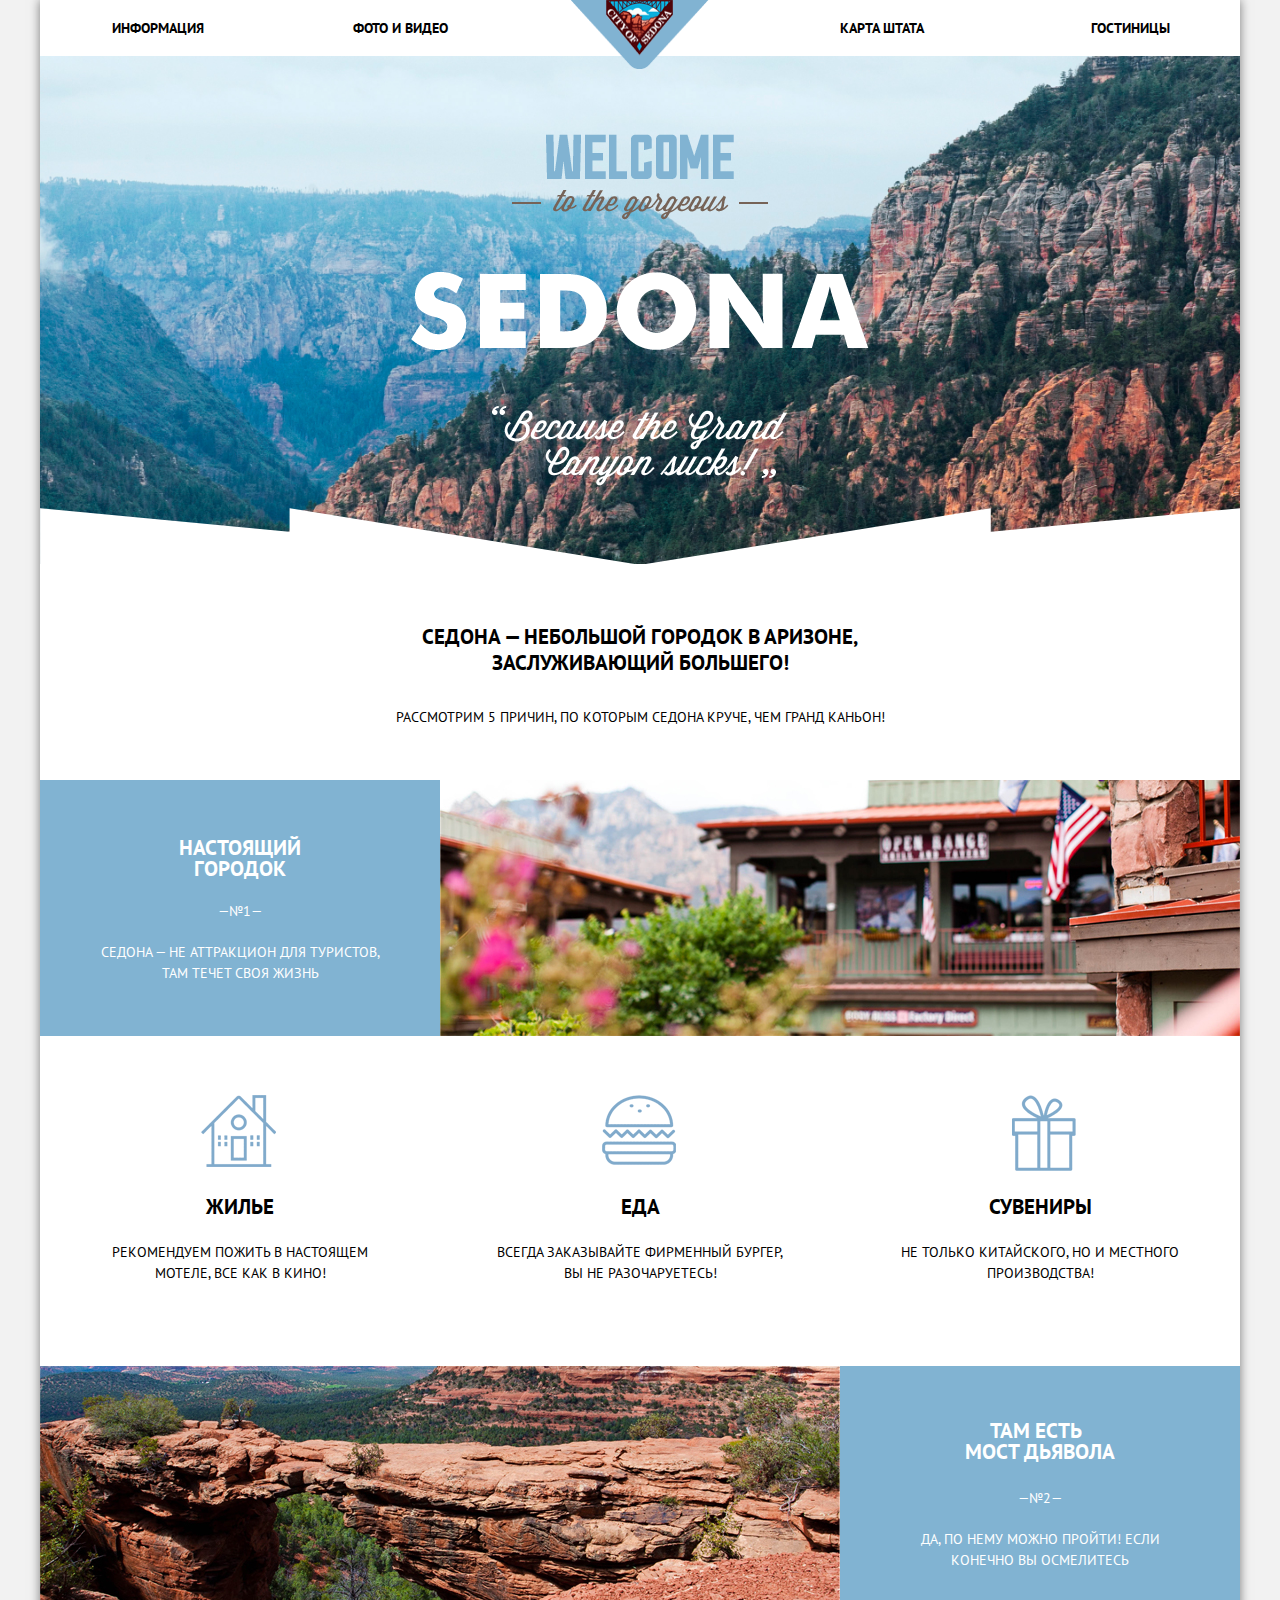
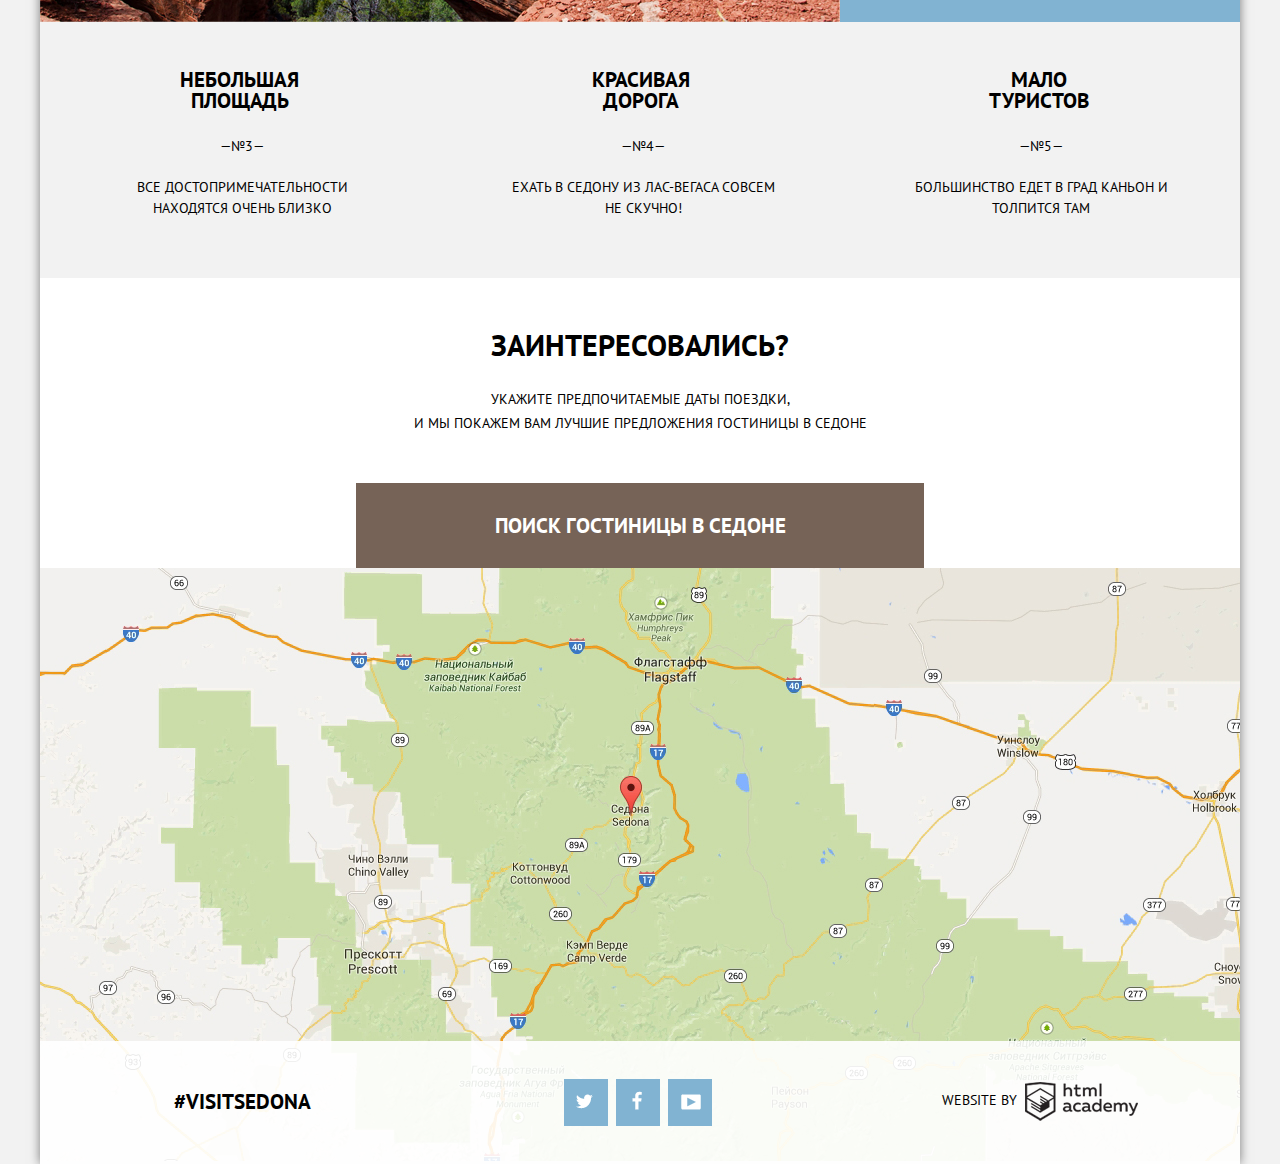
==== commit b49283ef: "Добавил анимацию на закратие и якорь на форму" ====
--- a/index.html
+++ b/index.html
@@ -35,7 +35,7 @@
                 <p>Рассмотрим 5 причин, по которым Седона круче, чем гранд каньон!</p>
             </section>
             <section class="promo_long-imgr">
-                <div class="promo_items-long-imgr">
+                <div class="promo_items-long-imgr" >
                     <h2>НАСТОЯЩИЙ ГОРОДОК</h2>
                     <p>&#8212;№1&#8212;</p>
                     <p>СЕДОНА — НЕ АТтРАКЦИОН ДЛЯ ТУРИСТОВ, ТАМ ТЕЧЕТ СВОЯ ЖИЗНЬ</p>
@@ -91,8 +91,8 @@
                     <p>Укажите предпочитаемые даты поездки, и&nbsp;мы&nbsp;покажем&nbsp;вам&nbsp;лучшие&nbsp;предложения гостиницы в седоне</p>
                 </div>
                 <div class="search-hotels_dropdown-form">
-                    <a href="#" class="search-hotels_btn">Поиск гостиницы в седоне</a>
-                    <form action=”form-search.php” method="get" class="search-hotels_form-search ">
+                    <a href="#search-hotels_form-search" class="search-hotels_btn">Поиск гостиницы в седоне</a>
+                    <form action=”form-search.php” method="get" class="search-hotels_form-search">
                         <label for="search-hotels_date-in">Дата заезда:</label>
                         <input type="text" id="search-hotels_date-in" name="search-hotels_date-in-text" value="24 апреля 2017" required>
                         <span class="search-hotels_icon-date-in"></span>
--- a/css/style.mini.css
+++ b/css/style.mini.css
@@ -1 +1 @@
-body,html{font-family:"PT Sans","Arial",sans-serif;text-transform:uppercase;text-decoration:none;background-color:#f2f2f2;position:relative}a{text-transform:uppercase;text-decoration:none}.wrapper-page{margin:0 auto;width:1200px;padding:0;box-shadow:0 0 10px rgba(0,0,0,0.5)}.navigaion-header{position:relative;z-index:2;background-color:#fff;padding:0;margin:0}.navigaion-header_list{display:-webkit-box;display:-ms-flexbox;display:flex;-webkit-box-orient:horizontal;-webkit-box-direction:normal;-ms-flex-direction:row;flex-direction:row;-webkit-box-align:center;-ms-flex-align:center;align-items:center;-webkit-box-pack:center;-ms-flex-pack:center;justify-content:center;-ms-flex-wrap:wrap;flex-wrap:wrap;padding:0;margin:0;height:56px;list-style:none}.navigaion-header_list-item{-webkit-box-flex:1;-ms-flex-positive:1;flex-grow:1;width:20%;height:inherit;background-color:#fff}.navigaion-header_list-item:nth-child(1) :first-child{float:left;margin:16px 10px 22px 72px}.navigaion-header_list-item:nth-child(2) :first-child{float:left;margin:16px 20px 22px 13px}.navigaion-header_list-item:nth-child(3) :first-child{float:right;margin:16px 16px 22px auto}.navigaion-header_list-item:nth-child(4) :first-child{float:right;margin:16px 70px 22px auto}.navigaion-header_btn{display:block;height:auto;width:auto;font-weight:700;font-size:14px;line-height:24px;color:#000;text-decoration:none}.navigaion-header_btn:hover{color:#81b3d2}.navigaion-header_btn:active{color:#dadada}.navigaion-header_btn-active{color:#766357}.navigaion-header_logo{display:block;position:absolute;left:calc(50% - 69px);top:0;margin-top:0}.navigaion-header_btn-link-active{color:#766357}.promo{padding:0;margin:0;background-color:#fff}.promo h2{font-size:21px;line-height:21px;font-weight:700}.promo p{font-size:14px;line-height:21px}.promo_img-sedona{display:-webkit-box;display:-ms-flexbox;display:flex;position:relative;-webkit-box-orient:horizontal;-webkit-box-direction:normal;-ms-flex-direction:row;flex-direction:row;-webkit-box-align:center;-ms-flex-align:center;align-items:center;-webkit-box-pack:center;-ms-flex-pack:center;justify-content:center;-ms-flex-wrap:nowrap;flex-wrap:nowrap;text-align:center;width:inherit;height:508px;background-image:url(../img/fon-promo-top-text.png),url(../img/fon-promo-top.jpg);background-repeat:no-repeat;background-position:center,100% 28%;background-color:#DEF1F9;z-index:1;background-size:auto,100%}.promo_img-sedona::after{content:"";background-image:url(../img/fon-promo-top-mask.png);background-repeat:no-repeat;background-color:#fff;position:absolute;top:89%;left:calc(50% - 600px);display:block;width:1200px;height:57px}.promo_title{display:-webkit-box;display:-ms-flexbox;display:flex;-webkit-box-orient:vertical;-webkit-box-direction:normal;-ms-flex-direction:column;flex-direction:column;-webkit-box-align:center;-ms-flex-align:center;align-items:center;-webkit-box-pack:center;-ms-flex-pack:center;justify-content:center;-ms-flex-wrap:nowrap;flex-wrap:nowrap;height:216px;text-align:center;background-color:#fff}.promo_title h2{width:570px;padding-top:9px;margin:0;font-size:21px;font-weight:700;line-height:26px}.promo_title p{margin:0;padding-top:28px;font-size:14px;line-height:26px}.promo_long-imgr{display:-webkit-box;display:-ms-flexbox;display:flex;padding:0;background-color:#f2f2f2;min-height:56px;-webkit-box-orient:horizontal;-webkit-box-direction:normal;-ms-flex-direction:row;flex-direction:row;-webkit-box-align:center;-ms-flex-align:center;align-items:center;-webkit-box-pack:center;-ms-flex-pack:center;justify-content:center;-ms-flex-wrap:nowrap;flex-wrap:nowrap;-ms-flex-line-pack:center;align-content:center;text-align:center}.promo_items-long-imgr:nth-child(1){height:256px;width:400px;background-color:#81b3d2;color:#fff}.promo_items-long-imgr:nth-child(1) h2{margin:0;padding:57px 100px 8px}.promo_items-long-imgr:nth-child(1) p{padding-bottom:6px;padding-left:50px;padding-right:50px}.promo_items-long-imgr:nth-child(2){min-width:800px;height:256px}.promo_items-long-imgr:nth-child(2) img{width:100%;height:auto;max-height:256px;max-width:800px}.promo_advantages-with-icon{display:-webkit-box;display:-ms-flexbox;display:flex;padding:0;background-color:#f2f2f2;min-height:56px;-webkit-box-orient:horizontal;-webkit-box-direction:normal;-ms-flex-direction:row;flex-direction:row;-webkit-box-align:center;-ms-flex-align:center;align-items:center;-webkit-box-pack:center;-ms-flex-pack:center;justify-content:center;-ms-flex-wrap:nowrap;flex-wrap:nowrap;-ms-flex-line-pack:center;align-content:center;text-align:center;height:330px}.promo_advantages-with-icon-items{background-color:#fff;position:relative;width:34.3%;height:inherit}.promo_advantages-with-icon-items h2{margin:0;padding-top:160px}.promo_advantages-with-icon-items:nth-child(1) p{margin:0;padding-top:25px;padding-right:55px;padding-left:55px}.promo_advantages-with-icon-items:nth-child(1) :first-child::before{content:"";background-image:url(../img/iconsprite.png);background-repeat:no-repeat;background-position:-456px -30px;position:absolute;top:18%;right:41%;display:block;width:75px;height:72px}.promo_advantages-with-icon-items:nth-child(2) p{margin:0;padding-top:25px;padding-right:55px;padding-left:55px}.promo_advantages-with-icon-items:nth-child(2) :first-child::before{content:"";background-image:url(../img/iconsprite.png);background-repeat:no-repeat;background-position:-30px -100px;position:absolute;top:18%;right:41%;display:block;width:74px;height:70px}.promo_advantages-with-icon-items:nth-child(3) p{margin:0;padding-top:25px;padding-right:55px;padding-left:55px}.promo_advantages-with-icon-items:nth-child(3) :first-child::before{content:"";background-image:url(../img/iconsprite.png);background-repeat:no-repeat;background-position:-256px -264px;position:absolute;top:18%;right:41%;display:block;width:64px;height:76px}.promo_long-imgl{display:-webkit-box;display:-ms-flexbox;display:flex;padding:0;background-color:#f2f2f2;min-height:56px;-webkit-box-orient:horizontal;-webkit-box-direction:normal;-ms-flex-direction:row;flex-direction:row;-webkit-box-align:center;-ms-flex-align:center;align-items:center;-webkit-box-pack:center;-ms-flex-pack:center;justify-content:center;-ms-flex-wrap:nowrap;flex-wrap:nowrap;-ms-flex-line-pack:center;align-content:center;text-align:center}.promo_items-long-imgl:nth-child(1){min-width:800px;height:256px}.promo_items-long-imgl:nth-child(1) img{width:100%;height:auto;max-width:800px;max-height:256px}.promo_items-long-imgl:nth-child(2){height:256px;width:400px;background-color:#81b3d2;color:#fff}.promo_items-long-imgl:nth-child(2) h2{margin:0;line-height:21px;padding:54px 120px 12px}.promo_items-long-imgl:nth-child(2) p{padding-bottom:6px;padding-left:48px;padding-right:48px}.promo_advantages-with-text{display:-webkit-box;display:-ms-flexbox;display:flex;padding:0;background-color:#f2f2f2;min-height:56px;-webkit-box-orient:horizontal;-webkit-box-direction:normal;-ms-flex-direction:row;flex-direction:row;-webkit-box-align:center;-ms-flex-align:center;align-items:center;-webkit-box-pack:center;-ms-flex-pack:center;justify-content:center;-ms-flex-wrap:nowrap;flex-wrap:nowrap;text-align:center;height:256px}.promo_advantages-with-text-items{width:34.3%;height:inherit;background-color:#f2f2f2}.promo_advantages-with-text-items:nth-child(1) h2{margin:0;padding:47px 145px 25px 140px}.promo_advantages-with-text-items:nth-child(1) p{margin:0;padding-bottom:20px;padding-left:60px;padding-right:60px}.promo_advantages-with-text-items:nth-child(2) h2{margin:0;padding:47px 145px 25px 140px}.promo_advantages-with-text-items:nth-child(2) p{margin:0;padding-left:60px;padding-right:60px;padding-bottom:20px}.promo_advantages-with-text-items:nth-child(3) h2{margin:0;padding:47px 145px 25px 140px}.promo_advantages-with-text-items:nth-child(3) p{margin:0;padding-left:60px;padding-right:60px;padding-bottom:20px}.search-hotels{-webkit-box-orient:horizontal;-webkit-box-direction:normal;-ms-flex-direction:row;flex-direction:row;-webkit-box-align:center;-ms-flex-align:center;align-items:center;-webkit-box-pack:center;-ms-flex-pack:center;justify-content:center;-ms-flex-wrap:wrap;flex-wrap:wrap;-ms-flex-line-pack:stretch;align-content:stretch;height:290px;text-align:center;height:inherit}.search-hotels_title h2{margin:0;font-size:30px;line-height:24px;font-weight:700;padding-top:55px;padding-bottom:30px}.search-hotels_title p{width:493px;margin:auto;font-size:14px;line-height:24px;text-align:center}.search-hotels_dropdown-form{height:85px;width:568px;background-color:#766357;margin:48px auto 0}.search-hotels_btn{width:568px;height:55px;display:block;margin:0;padding-top:30px;font-size:21px;line-height:26px;font-weight:700;color:#fff;text-decoration:none}.search-hotels_btn:hover{background-color:#604e43}.search-hotels_btn:active{background-color:#503e33;color:#877d78}.search-hotels_form-search{width:568px;height:396px;z-index:5;display:none;position:relative;display:block;background-color:#fff;color:#000;box-shadow:0 0 10px rgba(0,0,0,0.5)}.search-hotels_form-search input[type="submit"]{display:block;position:absolute;height:55px;width:458px;background-color:#81b3d2;bottom:55px;left:55px;right:55px;top:282px;border:0;color:#fff;text-transform:uppercase;cursor:pointer;font-size:21px;line-height:26px;font-family:"PT Sans","Arial",sans-serif}.search-hotels_form-search label[for="search-hotels_date-in"]{display:inline-block;position:absolute;width:90px;height:18px;left:55px;right:422px;bottom:314px;top:65px;font-size:14px;font-weight:700;vertical-align:top}.search-hotels_form-search input[name="search-hotels_date-in-text"]{display:block;position:absolute;left:167px;right:55px;bottom:302px;top:55px;height:35px;width:333px;background-color:#f2f2f2;border:0;padding-left:13px;text-transform:uppercase;font-weight:700;font-size:14px;font-family:"PT Sans","Arial",sans-serif}.search-hotels_form-search label[for="search-hotels_date-out"]{display:inline-block;position:absolute;width:93px;height:18px;left:55px;right:419px;bottom:247px;top:133px;font-size:14px;font-weight:700;vertical-align:top}.search-hotels_form-search input[name="search-hotels_date-out-text"]{display:block;position:absolute;left:167px;right:55px;bottom:302px;top:122px;height:35px;width:333px;background-color:#f2f2f2;border:0;padding-left:13px;text-transform:uppercase;font-weight:700;font-size:14px;font-family:"PT Sans","Arial",sans-serif}.search-hotels_form-search label[for="search-hotels_adults-text"]{display:inline-block;position:absolute;width:90px;height:18px;left:46px;right:419px;bottom:181px;top:200px;font-size:14px;font-weight:700;vertical-align:top}.search-hotels_form-search input[class="search-hotels_adults-btn-minus"]{display:block;position:absolute;left:167px;top:190px;right:363px;bottom:167px;border:0;height:38px;width:38px;background-image:url(../img/iconsprite.png);background-repeat:no-repeat;background-position:-401px -146px;background-color:#f2f2f2;font-family:"PT Sans","Arial",sans-serif}.search-hotels_form-search input[id="search-hotels_adults-text"]{display:block;position:absolute;left:205px;top:190px;right:325px;bottom:167px;border:0;height:36px;width:25px;margin:0;padding-left:12px;background-color:#f2f2f2;color:#000;font-weight:700;font-family:"PT Sans","Arial",sans-serif}.search-hotels_form-search input[class="search-hotels_adults-btn-plus"]{display:block;position:absolute;left:242px;top:190px;right:288px;bottom:167px;border:0;height:38px;width:38px;background-image:url(../img/iconsprite.png);background-repeat:no-repeat;background-position:-471px -212px;background-color:#f2f2f2;font-family:"PT Sans","Arial",sans-serif}.search-hotels_form-search label[for="search-hotels_children-text"]{display:inline-block;position:absolute;width:90px;height:18px;left:308px;bottom:181px;top:200px;font-size:14px;font-weight:700;vertical-align:top}.search-hotels_form-search input[class="search-hotels_children-btn-minus"]{display:block;position:absolute;left:399px;top:190px;right:131px;bottom:167px;border:0;height:38px;width:38px;background-image:url(../img/iconsprite.png);background-repeat:no-repeat;background-position:-401px -146px;background-color:#f2f2f2;font-family:"PT Sans","Arial",sans-serif}.search-hotels_form-search input[id="search-hotels_children-text"]{display:block;position:absolute;left:437px;top:190px;right:93px;bottom:167px;border:0;height:36px;width:25px;margin:0;padding-left:12px;background-color:#f2f2f2;color:#000;font-weight:700;font-family:"PT Sans","Arial",sans-serif}.search-hotels_form-search input[class="search-hotels_children-btn-plus"]{display:block;position:absolute;left:472px;top:190px;right:55px;bottom:167px;border:0;height:38px;width:38px;background-image:url(../img/iconsprite.png);background-repeat:no-repeat;background-position:-471px -212px;background-color:#f2f2f2;font-family:"PT Sans","Arial",sans-serif}.search-hotels_form-search input[type="submit"]:hover{background-color:#669ec0}.search-hotels_form-search input[type="submit"]:active{background-color:#5496bd;color:#94b9d2}.search-hotels_form-search input[type="text"]:hover{background-color:#ebebeb}.search-hotels_form-search input[type="text"]:focus{background-color:#fff}.search-hotels_form-search input[class="search-hotels_adults-btn-minus"]:hover{background-position:-401px -209px}.search-hotels_form-search input[class="search-hotels_adults-btn-minus"]:active{background-position:-473px -146px}.search-hotels_form-search input[class="search-hotels_children-btn-minus"]:hover{background-position:-401px -209px}.search-hotels_form-search input[class="search-hotels_children-btn-minus"]:active{background-position:-473px -146px}.search-hotels_form-search input[class="search-hotels_adults-btn-plus"]:hover{background-position:-436px -283px}.search-hotels_form-search input[class="search-hotels_children-btn-plus"]:hover{background-position:-436px -283px}.search-hotels_form-search input[class="search-hotels_adults-btn-plus"]:active{background-position:-365px -283px}.search-hotels_form-search input[class="search-hotels_children-btn-plus"]:active{background-position:-365px -283px}.search-hotels_form-search input[class="search-hotels_adults-btn-minus"],.search-hotels_form-search input[class="search-hotels_children-btn-minus"],.search-hotels_form-search input[class="search-hotels_children-btn-plus"],.search-hotels_form-search input[class="search-hotels_adults-btn-plus"]{cursor:pointer}.search-hotels_icon-date-in{display:block;position:absolute;top:50px;left:483px;right:64px;bottom:302px;top:63px;width:21px;height:22px;background-image:url(../img/iconsprite.png);background-repeat:no-repeat;background-position:-164px -100px}.search-hotels_icon-date-out{display:block;position:absolute;top:50px;left:483px;right:64px;bottom:302px;top:130px;width:21px;height:22px;background-image:url(../img/iconsprite.png);background-repeat:no-repeat;background-position:-164px -100px}.search-hotels_icon-date-in:hover{background-position:-326px -100px}.search-hotels_icon-date-in:active{background-position:-245px -100px}.search-hotels_icon-date-out:hover{background-position:-326px -100px}.search-hotels_icon-date-out:active{background-position:-245px -100px}.search-hotels_form-search-off{display:none}.search-hotels_form-search-on{display:block;-webkit-animation:slideInDown .6s;animation:slideInDown .6s}.promo_img-map{display:-webkit-box;display:-ms-flexbox;display:flex;-webkit-box-orient:horizontal;-webkit-box-direction:normal;-ms-flex-direction:row;flex-direction:row;-webkit-box-align:center;-ms-flex-align:center;align-items:center;-webkit-box-pack:justify;-ms-flex-pack:justify;justify-content:space-between;-ms-flex-wrap:wrap;flex-wrap:wrap;text-align:center;padding:0;width:100%;min-height:56px;height:593px;margin-bottom:-120px;background-color:#f2f2f2;background-repeat:no-repeat;background-image:url(../img/map.jpg)}.navigaion-footer{display:-webkit-box;display:-ms-flexbox;display:flex;position:relative;z-index:10;padding:0;min-height:56px;-webkit-box-orient:horizontal;-webkit-box-direction:normal;-ms-flex-direction:row;flex-direction:row;-webkit-box-pack:center;-ms-flex-pack:center;justify-content:center;-ms-flex-wrap:nowrap;flex-wrap:nowrap;background:rgba(255,255,255,0.9)}.navigation-no-opacty{background:#fff}.navigaion-footer_item{width:33.3%;height:120px}.navigaion-footer_item:nth-child(2){display:block;width:153px;height:47px;margin:38px auto}.navigaion-footer_item:nth-child(3){margin:0;padding:0;position:relative}.navigaion-footer_heshteg-link{display:inline-block;font-size:21px;font-weight:700;color:#000;margin:0;padding-left:134px;padding-top:49px;vertical-align:top}.social-btn-footer{font-size:0;display:inline-block;display:relative;vertical-align:top;height:inherit;width:44px;margin-right:4px;background-color:#81b3d2}.social-btn-footer:hover{background-color:#669ec0}.social-btn-footer--twitter::before{content:"";background-image:url(../img/iconsprite.png);background-repeat:no-repeat;background-position:-510px -281px;position:absolute;display:inline-block;vertical-align:top;text-align:center;width:inherit;height:inherit}.social-btn-footer--twitter:active::before{background-image:url(../img/iconsprite.png);background-repeat:no-repeat;background-position:-18px -356px}.social-btn-footer--facebook::before{content:"";background-image:url(../img/iconsprite.png);background-repeat:no-repeat;background-position:-100px -252px;position:absolute;display:inline-block;vertical-align:top;text-align:center;width:inherit;height:inherit}.social-btn-footer--facebook:active::before{background-image:url(../img/iconsprite.png);background-repeat:no-repeat;background-position:-170px -252px}.social-btn-footer--youtube::before{content:"";background-image:url(../img/iconsprite.png);background-repeat:no-repeat;background-position:-94px -356px;position:absolute;display:inline-block;vertical-align:top;text-align:center;width:inherit;height:inherit}.social-btn-footer--youtube:active::before{background-image:url(../img/iconsprite.png);background-repeat:no-repeat;background-position:-368px -356px}.text-footer-logo{display:block;position:absolute;bottom:34px;right:213px;width:85px;font-size:14px;line-height:26px}.img-footer-logo{display:block;position:absolute;right:102px;bottom:40px;top:41px;background-image:url(../img/sprite_logo_htmlacademy.png);width:113px;height:39px;background-position:-30px -30px}.img-footer-logo:hover{background-position:-30px -228px}.img-footer-logo:active{background-position:-30px -129px}.hotels{padding:0;margin:0;min-height:56px;background-color:#fff}.hotels h2{font-size:21px;line-height:21px;font-weight:700}.hotels p{font-size:14px;line-height:21px}.hotels_filters{min-height:217px;background-image:url(../img/hotel/fon-promo-top-hotel.jpg);background-repeat:no-repeat;background-color:#DEF1F9;background-position:45% 50%;color:#fff;position:relative}.hotels_filters legend{font-size:16px;font-weight:700;line-height:21px;padding:0;margin:0}.hotels_filters input[type="checkbox"]{display:none}.hotels_filters label[for="type-hotels"],.hotels_filters label[for="type-motel"],.hotels_filters label[for="type-apartments"],.hotels_filters label[for="infrastructure-pool"],.hotels_filters label[for="infrastructure-parking"],.hotels_filters label[for="infrastructure-wifi"]{float:left;margin-top:24px;padding-left:40px;position:relative;font-size:14px;line-height:21px;text-align:center;text-transform:uppercase}.hotels_filters input[type="checkbox"] + label::before{content:" ";position:absolute;left:0;width:22px;height:22px;background-image:url(../img/iconsprite.png);background-repeat:no-repeat;background-position:-164px -182px}.hotels_filters input[type="checkbox"]:checked + label::before{width:26px;height:22px;background-position:-328px -182px}.hotels_filters input[type="checkbox"]:disabled + label::before{width:22px;height:22px;background-position:-246px -182px}.hotels_filters input[type="checkbox"]:checked:disabled + label::before{width:26px;height:22px;background-position:-30px -264px}.hotels_filters_form{min-height:inherit;padding:0}.hotels_filters_form label{cursor:pointer}.hotels_filters-infrastructure{display:block;position:absolute;top:13%;left:6%;padding:0;border:0;width:100px}.hotels_filters-type{display:block;position:absolute;top:13%;left:27%;padding:0;border:0;width:140px}.hotels_filters-price{display:block;position:absolute;top:13%;right:6%;width:318px;height:auto;color:#fff;font-size:16px;font-weight:700;line-height:21px;text-transform:uppercase}.hotels_filters-price-title{margin-bottom:9px;margin-left:-11px}.hotels_filters-price-controls{position:relative;height:34px;margin-bottom:20px;border:2px solid #fff;border-radius:2px;font-size:0}.hotels_filters-price-controls::after{content:"";position:absolute;top:50%;left:50%;-webkit-transform:translate(-50%,-50%);transform:translate(-50%,-50%);width:2px;height:22px;background:#fff}.hotels_filters-price-controls label{display:inline-block;font-size:14px;line-height:35px;vertical-align:top;cursor:pointer;font-weight:400}.hotels_filters-price-min-price,.hotels_filters-price-max-price{width:90px;padding-left:65px;line-height:30px}.hotels_filters-price-controls input{width:50px;margin:0;color:inherit;font:inherit;outline:none;line-height:30px;background:none;border:none;font-family:"PT Sans","Arial",sans-serif}.hotels_filters-price-range{position:relative;margin-bottom:32px}.hotels_filters-price-range-scale{height:2px;background:rgba(255,255,255,0.3)}.hotels_filters-price-range-bar{width:80%;height:inherit;background:#fff}.hotels_filters-price-range-toggle{position:absolute;top:-9px;width:4px;height:4px;background:#ababab;border:8px solid #fff;border-radius:50%;box-shadow:0 2px 1px 0 rgba(0,1,1,0.2);cursor:pointer}.hotels_filters-price-range-toggle-min{left:0}.hotels_filters-price-range-toggle-max{left:80%}.hotels_filters-price-range-toggle:hover{background:#1c4f80}.hotels_filters-price-btn{display:block;margin:0 85px;padding:6px 30px;font-size:14px;line-height:21px;color:#fff;text-transform:uppercase;background:transparent;border:2px solid #fff;border-radius:2px;cursor:pointer;font-family:"PT Sans","Arial",sans-serif}.hotels_filters-price-btn:hover{color:#000;background:#fff}.hotels_tegfilter{display:-webkit-box;display:-ms-flexbox;display:flex;-webkit-box-pack:justify;-ms-flex-pack:justify;justify-content:space-between;-webkit-box-align:center;-ms-flex-align:center;align-items:center;-webkit-box-orient:horizontal;-webkit-box-direction:normal;-ms-flex-direction:row;flex-direction:row;-ms-flex-wrap:nowrap;flex-wrap:nowrap;min-height:86px}.hotels_tegfilter-links{list-style:none;margin:0;padding:0;margin-left:73px;font-size:12px;line-height:18px}.hotels_tegfilter-links h2{font-size:21px;font-weight:700;line-height:26px}.hotels_tegfilter-links li{display:inline-block;vertical-align:middle}.hotels_tegfilter-links li:nth-child(1){margin-right:43px}.hotels_tegfilter-links li:nth-child(2){margin-right:38px}.hotels_tegfilter-links li:nth-child(3){margin-right:30px}.hotels_tegfilter-links li:nth-child(4){margin-right:30px}.hotels_tegfilter-links-dashed{text-decoration:none;border-bottom:1px dashed #81b3d2;color:#b1b1b1;text-transform:uppercase}.hotels_tegfilter-links-dashed:hover{color:#a8c9df}.hotels_tegfilter-links-dashed:active{color:#000;border-bottom:none}.hotels_tegfilter-links-blue{color:#a2c7de;text-decoration:none;text-transform:uppercase}.arrow{margin-right:73px;position:relative;width:34px;height:10px}.arrowup::after{content:"";width:0;height:0;position:absolute;right:0;border-left:5px solid transparent;border-right:5px solid transparent;border-top:10px solid #81b3d2}.arrowdown::before{content:"";width:0;height:0;position:absolute;left:0;border-left:5px solid transparent;border-right:5px solid transparent;border-bottom:10px solid #ccc}.arrowup:hover::after{border-top:10px solid #000}.arrowup:active::after{border-top:10px solid #81b3d2}.arrowdown:hover::before{border-bottom:10px solid #000}.arrowdown:active::before{border-bottom:10px solid #81b3d2}.hotels_filters-result{position:relative;min-height:151px;border-top:1px solid #e5e5e5}.hotels_filters-result img{margin-left:72px;margin-top:31px;margin-right:30px;display:block;max-height:90px;max-width:135px}.hotels_filters-result:last-of-type{border-bottom:1px solid #e5e5e5}.hotels_filters-result-text{display:block;position:absolute;top:26px;left:237px;width:259px;height:100px;-ms-flex-item-align:center;-ms-grid-row-align:center;align-self:center}.hotels_filters-result-text h2{margin:0;padding:0;font-size:21px;font-weight:700;line-height:26px}.hotels_filters-result-text a:nth-child(1){color:#000}.hotels_filters-result-text a:nth-child(1):hover{color:#81b3d2}.hotels_filters-result-text a:nth-child(1):active{color:#cacaca}.hotels_filters-result-type{display:block;position:absolute;margin:0;padding:0;top:31px}.hotels_filters-result-type p{margin:0}.hotels_filters-result-cost{display:block;position:absolute;top:31px;right:78px;margin:0;padding-top:0}.hotels_filters-result-cost p{margin:0}.hotels_filters-result-btn{display:inline-block;vertical-align:top;height:27px;color:#fff;font-weight:700;font-size:14px;line-height:25px;text-align:center;margin-top:41px}.btn-more{width:110px;background-color:#81b3d2}.btn-reserved{width:142px;background-color:#766357}.btn-more:hover{background-color:#669ec0}.btn-more:active{background-color:#5496bd;color:#94b9d2}.btn-reserved:hover{background-color:#604e43}.btn-reserved:active{background-color:#503e33;color:#877d78}.hotels_filters-rating-star{display:block;position:absolute;right:71px;top:29px;height:20px}.four-stars{width:75px;background-image:url(../img/icon-star.png);background-repeat:repeat-x}.tree-stars{width:55px;background-image:url(../img/icon-star.png);background-repeat:repeat-x}.two-stars{width:35px;background-image:url(../img/icon-star.png);background-repeat:repeat-x}.hotels_filters-rating-text{display:block;position:absolute;right:73px;bottom:30px;width:111px;height:27px;margin:0;padding:0;background-color:#f2f2f2;text-align:center;color:#666;font-size:14px;line-height:25px}input[id="search-hotels_adults-text"]:focus,input[id="search-hotels_children-text"]:focus{outline:none}.clearfix::after{content:"";display:table;clear:both}@-webkit-keyframes slideInDown{from{-webkit-transform:translate3d(0,-100px,100px);transform:translate3d(0,-100px,100px);visibility:visible}to{-webkit-transform:translate3d(0,0,0);transform:translate3d(0,0,0)}}@keyframes slideInDown{from{-webkit-transform:translate3d(0,-100px,100px);transform:translate3d(0,-100px,100px);visibility:visible}to{-webkit-transform:translate3d(0,0,0);transform:translate3d(0,0,0)}}.slideInDown{-webkit-animation-name:slideInDown;animation-name:slideInDown}.promo_img-map iframe{border:0}+a,body,html{text-transform:uppercase;text-decoration:none}.promo_img-sedona,.promo_title{-webkit-box-direction:normal;text-align:center}.hotels_tegfilter-links-blue,.navigaion-header_btn,.search-hotels_btn,a,body,html{text-decoration:none}body,html{font-family:"PT Sans",Arial,sans-serif;background-color:#f2f2f2;position:relative}.wrapper-page{margin:0 auto;width:1200px;padding:0;box-shadow:0 0 10px rgba(0,0,0,.5)}.navigaion-header{position:relative;z-index:2;background-color:#fff;padding:0;margin:0}.navigaion-header_list{display:-webkit-box;display:-ms-flexbox;display:flex;-webkit-box-orient:horizontal;-webkit-box-direction:normal;-ms-flex-direction:row;flex-direction:row;-webkit-box-align:center;-ms-flex-align:center;align-items:center;-webkit-box-pack:center;-ms-flex-pack:center;justify-content:center;-ms-flex-wrap:wrap;flex-wrap:wrap;padding:0;margin:0;height:56px;list-style:none}.navigaion-header_list-item{-webkit-box-flex:1;-ms-flex-positive:1;flex-grow:1;width:20%;height:inherit;background-color:#fff}.navigaion-header_list-item:nth-child(1) :first-child{float:left;margin:16px 10px 22px 72px}.navigaion-header_list-item:nth-child(2) :first-child{float:left;margin:16px 20px 22px 13px}.navigaion-header_list-item:nth-child(3) :first-child{float:right;margin:16px 16px 22px auto}.navigaion-header_list-item:nth-child(4) :first-child{float:right;margin:16px 70px 22px auto}.navigaion-header_btn{display:block;height:auto;width:auto;font-weight:700;font-size:14px;line-height:24px;color:#000}.navigaion-header_btn:hover{color:#81b3d2}.navigaion-header_btn:active{color:#dadada}.navigaion-header_btn-active,.navigaion-header_btn-link-active{color:#766357}.navigaion-header_logo{display:block;position:absolute;left:calc(50% - 69px);top:0;margin-top:0}.promo{padding:0;margin:0;background-color:#fff}.promo h2{font-size:21px;line-height:21px;font-weight:700}.promo p{font-size:14px;line-height:21px}.promo_img-sedona{display:-webkit-box;display:-ms-flexbox;display:flex;position:relative;-webkit-box-orient:horizontal;-ms-flex-direction:row;flex-direction:row;-webkit-box-align:center;-ms-flex-align:center;align-items:center;-webkit-box-pack:center;-ms-flex-pack:center;justify-content:center;-ms-flex-wrap:nowrap;flex-wrap:nowrap;width:inherit;height:508px;background-image:url(../img/fon-promo-top-text.png),url(../img/fon-promo-top.jpg);background-repeat:no-repeat;background-position:center,100% 28%;background-color:#DEF1F9;z-index:1;background-size:auto,100%}.promo_img-sedona::after{content:"";background-image:url(../img/fon-promo-top-mask.png);background-repeat:no-repeat;position:absolute;top:89%;left:calc(50% - 600px);display:block;width:1200px;height:57px}.promo_long-imgr,.promo_title{display:-webkit-box;display:-ms-flexbox}.promo_title{display:flex;-webkit-box-orient:vertical;-ms-flex-direction:column;flex-direction:column;-webkit-box-align:center;-ms-flex-align:center;align-items:center;-webkit-box-pack:center;-ms-flex-pack:center;justify-content:center;-ms-flex-wrap:nowrap;flex-wrap:nowrap;height:216px;background-color:#fff}.promo_advantages-with-icon,.promo_long-imgr{min-height:56px;-webkit-box-orient:horizontal;-webkit-box-direction:normal;-ms-flex-direction:row}.promo_title h2{width:570px;padding-top:9px;margin:0;font-size:21px;font-weight:700;line-height:26px}.promo_title p{margin:0;padding-top:28px;font-size:14px;line-height:26px}.promo_long-imgr{display:flex;padding:0;background-color:#f2f2f2;flex-direction:row;-webkit-box-align:center;-ms-flex-align:center;align-items:center;-webkit-box-pack:center;-ms-flex-pack:center;justify-content:center;-ms-flex-wrap:nowrap;flex-wrap:nowrap;-ms-flex-line-pack:center;align-content:center;text-align:center}.promo_advantages-with-icon,.promo_long-imgl{display:-webkit-box;display:-ms-flexbox;align-content:center;text-align:center}.promo_items-long-imgr:nth-child(1){height:256px;width:400px;background-color:#81b3d2;color:#fff}.promo_items-long-imgr:nth-child(1) h2{margin:0;padding:57px 100px 8px}.promo_items-long-imgr:nth-child(1) p{padding-bottom:6px;padding-left:50px;padding-right:50px}.promo_items-long-imgr:nth-child(2){min-width:800px;height:256px}.promo_items-long-imgr:nth-child(2) img{width:100%;height:auto;max-height:256px;max-width:800px}.promo_advantages-with-icon{display:flex;padding:0;background-color:#f2f2f2;flex-direction:row;-webkit-box-align:center;-ms-flex-align:center;align-items:center;-webkit-box-pack:center;-ms-flex-pack:center;justify-content:center;-ms-flex-wrap:nowrap;flex-wrap:nowrap;-ms-flex-line-pack:center;height:330px}.promo_advantages-with-icon-items:nth-child(1) :first-child::before,.promo_advantages-with-icon-items:nth-child(2) :first-child::before,.promo_advantages-with-icon-items:nth-child(3) :first-child::before{content:"";top:18%;right:41%;display:block;background-image:url(../img/iconsprite.png);background-repeat:no-repeat}.promo_advantages-with-text,.promo_long-imgl{-webkit-box-orient:horizontal;-webkit-box-direction:normal;-ms-flex-direction:row}.promo_advantages-with-icon-items{background-color:#fff;position:relative;width:34.3%;height:inherit}.promo_advantages-with-icon-items h2{margin:0;padding-top:160px}.promo_advantages-with-icon-items:nth-child(1) p,.promo_advantages-with-icon-items:nth-child(2) p,.promo_advantages-with-icon-items:nth-child(3) p{padding-top:25px;padding-right:55px;padding-left:55px;margin:0}.promo_advantages-with-icon-items:nth-child(1) :first-child::before{background-position:-456px -30px;position:absolute;width:75px;height:72px}.promo_advantages-with-icon-items:nth-child(2) :first-child::before{background-position:-30px -100px;position:absolute;width:74px;height:70px}.promo_advantages-with-icon-items:nth-child(3) :first-child::before{background-position:-256px -264px;position:absolute;width:64px;height:76px}.promo_long-imgl{display:flex;padding:0;background-color:#f2f2f2;min-height:56px;flex-direction:row;-webkit-box-align:center;-ms-flex-align:center;align-items:center;-webkit-box-pack:center;-ms-flex-pack:center;justify-content:center;-ms-flex-wrap:nowrap;flex-wrap:nowrap;-ms-flex-line-pack:center}.promo_advantages-with-text,.promo_img-map{display:-webkit-box;display:-ms-flexbox;min-height:56px}.promo_items-long-imgl:nth-child(1){min-width:800px;height:256px}.promo_items-long-imgl:nth-child(1) img{width:100%;height:auto;max-width:800px;max-height:256px}.promo_items-long-imgl:nth-child(2){height:256px;width:400px;background-color:#81b3d2;color:#fff}.promo_items-long-imgl:nth-child(2) h2{margin:0;line-height:21px;padding:54px 120px 12px}.promo_items-long-imgl:nth-child(2) p{padding-bottom:6px;padding-left:48px;padding-right:48px}.promo_advantages-with-text{display:flex;padding:0;background-color:#f2f2f2;flex-direction:row;-webkit-box-align:center;-ms-flex-align:center;align-items:center;-webkit-box-pack:center;-ms-flex-pack:center;justify-content:center;-ms-flex-wrap:nowrap;flex-wrap:nowrap;text-align:center;height:256px}.promo_img-map,.search-hotels{-ms-flex-direction:row;text-align:center;-webkit-box-orient:horizontal;-webkit-box-direction:normal}.promo_advantages-with-text-items{width:34.3%;height:inherit;background-color:#f2f2f2}.promo_advantages-with-text-items:nth-child(1) h2{margin:0;padding:47px 145px 25px 140px}.promo_advantages-with-text-items:nth-child(1) p{margin:0;padding-bottom:20px;padding-left:60px;padding-right:60px}.promo_advantages-with-text-items:nth-child(2) h2{margin:0;padding:47px 145px 25px 140px}.promo_advantages-with-text-items:nth-child(2) p{margin:0;padding-left:60px;padding-right:60px;padding-bottom:20px}.promo_advantages-with-text-items:nth-child(3) h2{margin:0;padding:47px 145px 25px 140px}.promo_advantages-with-text-items:nth-child(3) p{margin:0;padding-left:60px;padding-right:60px;padding-bottom:20px}.search-hotels{flex-direction:row;-webkit-box-align:center;-ms-flex-align:center;align-items:center;-webkit-box-pack:center;-ms-flex-pack:center;justify-content:center;-ms-flex-wrap:wrap;flex-wrap:wrap;-ms-flex-line-pack:stretch;align-content:stretch;height:inherit}.search-hotels_title h2{margin:0;font-size:30px;line-height:24px;font-weight:700;padding-top:55px;padding-bottom:30px}.search-hotels_title p{width:493px;margin:auto;font-size:14px;line-height:24px;text-align:center}.search-hotels_dropdown-form{height:85px;width:568px;background-color:#766357;margin:48px auto 0}.search-hotels_btn{width:568px;height:55px;display:block;margin:0;padding-top:30px;font-size:21px;line-height:26px;font-weight:700;color:#fff}.search-hotels_btn:hover{background-color:#604e43}.search-hotels_btn:active{background-color:#503e33;color:#877d78}.search-hotels_form-search{width:568px;height:396px;z-index:5;position:relative;display:block;background-color:#fff;color:#000;box-shadow:0 0 10px rgba(0,0,0,.5)}.search-hotels_form-search input[type=submit]{display:block;position:absolute;height:55px;width:458px;background-color:#81b3d2;bottom:55px;left:55px;right:55px;top:282px;border:0;color:#fff;text-transform:uppercase;cursor:pointer;font-size:21px;line-height:26px;font-family:"PT Sans",Arial,sans-serif}.search-hotels_form-search input[name=search-hotels_date-in-text],.search-hotels_form-search input[name=search-hotels_date-out-text]{background-color:#f2f2f2;border:0;padding-left:13px;font-family:"PT Sans",Arial,sans-serif;position:absolute;font-weight:700;text-transform:uppercase}.search-hotels_form-search label[for=search-hotels_date-in]{display:inline-block;position:absolute;width:90px;height:18px;left:55px;right:422px;bottom:314px;top:65px;font-size:14px;font-weight:700;vertical-align:top}.search-hotels_form-search input[name=search-hotels_date-in-text]{display:block;left:167px;right:55px;bottom:302px;top:55px;height:35px;width:333px;font-size:14px}.search-hotels_form-search label[for=search-hotels_date-out]{display:inline-block;position:absolute;width:93px;height:18px;left:55px;right:419px;bottom:247px;top:133px;font-size:14px;font-weight:700;vertical-align:top}.search-hotels_form-search input[name=search-hotels_date-out-text]{display:block;left:167px;right:55px;bottom:302px;top:122px;height:35px;width:333px;font-size:14px}.search-hotels_form-search label[for=search-hotels_adults-text]{display:inline-block;position:absolute;width:90px;height:18px;left:46px;right:419px;bottom:181px;top:200px;font-size:14px;font-weight:700;vertical-align:top}.search-hotels_form-search input[class=search-hotels_adults-btn-plus],.search-hotels_form-search input[class=search-hotels_adults-btn-minus],.search-hotels_form-search input[id=search-hotels_adults-text]{display:block;top:190px;bottom:167px;border:0;background-color:#f2f2f2;font-family:"PT Sans",Arial,sans-serif;position:absolute}.search-hotels_form-search input[class=search-hotels_adults-btn-minus]{left:167px;right:363px;height:38px;width:38px;background-image:url(../img/iconsprite.png);background-repeat:no-repeat;background-position:-401px -146px}.search-hotels_form-search input[id=search-hotels_adults-text]{left:205px;right:325px;height:36px;width:25px;margin:0;padding-left:12px;color:#000;font-weight:700}.search-hotels_form-search input[class=search-hotels_adults-btn-plus]{left:242px;right:288px;height:38px;width:38px;background-image:url(../img/iconsprite.png);background-repeat:no-repeat;background-position:-471px -212px}.search-hotels_form-search label[for=search-hotels_children-text]{display:inline-block;position:absolute;width:90px;height:18px;left:308px;bottom:181px;top:200px;font-size:14px;font-weight:700;vertical-align:top}.search-hotels_form-search input[class=search-hotels_children-btn-minus],.search-hotels_form-search input[class=search-hotels_children-btn-plus],.search-hotels_form-search input[id=search-hotels_children-text]{display:block;position:absolute;top:190px;bottom:167px;background-color:#f2f2f2;font-family:"PT Sans",Arial,sans-serif;border:0}.search-hotels_form-search input[class=search-hotels_children-btn-minus]{left:399px;right:131px;height:38px;width:38px;background-image:url(../img/iconsprite.png);background-repeat:no-repeat;background-position:-401px -146px}.search-hotels_form-search input[id=search-hotels_children-text]{left:437px;right:93px;height:36px;width:25px;margin:0;padding-left:12px;color:#000;font-weight:700}.search-hotels_form-search input[class=search-hotels_children-btn-plus]{left:472px;right:55px;height:38px;width:38px;background-image:url(../img/iconsprite.png);background-repeat:no-repeat;background-position:-471px -212px}.search-hotels_form-search input[type=submit]:hover{background-color:#669ec0}.search-hotels_form-search input[type=submit]:active{background-color:#5496bd;color:#94b9d2}.search-hotels_form-search input[type=text]:hover{background-color:#ebebeb}.search-hotels_form-search input[type=text]:focus{background-color:#fff}.search-hotels_form-search input[class=search-hotels_adults-btn-minus]:hover{background-position:-401px -209px}.search-hotels_form-search input[class=search-hotels_adults-btn-minus]:active{background-position:-473px -146px}.search-hotels_form-search input[class=search-hotels_children-btn-minus]:hover{background-position:-401px -209px}.search-hotels_form-search input[class=search-hotels_children-btn-minus]:active{background-position:-473px -146px}.search-hotels_form-search input[class=search-hotels_adults-btn-plus]:hover,.search-hotels_form-search input[class=search-hotels_children-btn-plus]:hover{background-position:-436px -283px}.search-hotels_form-search input[class=search-hotels_adults-btn-plus]:active,.search-hotels_form-search input[class=search-hotels_children-btn-plus]:active{background-position:-365px -283px}.search-hotels_icon-date-in,.search-hotels_icon-date-out{display:block;position:absolute;left:483px;right:64px;bottom:302px;width:21px;height:22px;background-image:url(../img/iconsprite.png);background-position:-164px -100px;background-repeat:no-repeat}.search-hotels_form-search input[class=search-hotels_adults-btn-plus],.search-hotels_form-search input[class=search-hotels_children-btn-minus],.search-hotels_form-search input[class=search-hotels_children-btn-plus],.search-hotels_form-search input[class=search-hotels_adults-btn-minus]{cursor:pointer}.search-hotels_icon-date-in{top:63px}.search-hotels_icon-date-out{top:130px}.search-hotels_icon-date-in:hover{background-position:-326px -100px}.search-hotels_icon-date-in:active{background-position:-245px -100px}.search-hotels_icon-date-out:hover{background-position:-326px -100px}.search-hotels_icon-date-out:active{background-position:-245px -100px}.search-hotels_form-search-off{visibility:hidden;opacity:0;transition:visibility 0s linear .5s,opacity .5s linear}.search-hotels_form-search-on{-webkit-animation:slideInDown .6s;animation:slideInDown .6s}.promo_img-map{display:flex;flex-direction:row;-webkit-box-align:center;-ms-flex-align:center;align-items:center;-webkit-box-pack:justify;-ms-flex-pack:justify;justify-content:space-between;-ms-flex-wrap:wrap;flex-wrap:wrap;padding:0;width:100%;height:593px;margin-bottom:-120px;background-color:#f2f2f2;background-repeat:no-repeat;background-image:url(../img/map.jpg)}.navigaion-footer{display:-webkit-box;display:-ms-flexbox;display:flex;position:relative;z-index:10;padding:0;min-height:56px;-webkit-box-orient:horizontal;-webkit-box-direction:normal;-ms-flex-direction:row;flex-direction:row;-webkit-box-pack:center;-ms-flex-pack:center;justify-content:center;-ms-flex-wrap:nowrap;flex-wrap:nowrap;background:rgba(255,255,255,.9)}.navigation-no-opacty{background:#fff}.navigaion-footer_item{width:33.3%;height:120px}.navigaion-footer_item:nth-child(2){display:block;width:153px;height:47px;margin:38px auto}.navigaion-footer_item:nth-child(3){margin:0;padding:0;position:relative}.navigaion-footer_heshteg-link{display:inline-block;font-size:21px;font-weight:700;color:#000;margin:0;padding-left:134px;padding-top:49px;vertical-align:top}.social-btn-footer{font-size:0;display:inline-block;display:relative;vertical-align:top;height:inherit;width:44px;margin-right:4px;background-color:#81b3d2}.social-btn-footer--facebook::before,.social-btn-footer--twitter::before,.social-btn-footer--youtube::before{content:"";display:inline-block;width:inherit;height:inherit;background-image:url(../img/iconsprite.png);position:absolute;background-repeat:no-repeat;vertical-align:top;text-align:center}.social-btn-footer:hover{background-color:#669ec0}.social-btn-footer--twitter::before{background-position:-510px -281px}.social-btn-footer--twitter:active::before{background-image:url(../img/iconsprite.png);background-repeat:no-repeat;background-position:-18px -356px}.social-btn-footer--facebook::before{background-position:-100px -252px}.social-btn-footer--facebook:active::before{background-image:url(../img/iconsprite.png);background-repeat:no-repeat;background-position:-170px -252px}.social-btn-footer--youtube::before{background-position:-94px -356px}.social-btn-footer--youtube:active::before{background-image:url(../img/iconsprite.png);background-repeat:no-repeat;background-position:-368px -356px}.text-footer-logo{display:block;position:absolute;bottom:34px;right:213px;width:85px;font-size:14px;line-height:26px}.img-footer-logo{display:block;position:absolute;right:102px;bottom:40px;top:41px;background-image:url(../img/sprite_logo_htmlacademy.png);width:113px;height:39px;background-position:-30px -30px}.hotels_filters-infrastructure,.hotels_filters-price,.hotels_filters-type{top:13%;display:block;position:absolute}.img-footer-logo:hover{background-position:-30px -228px}.img-footer-logo:active{background-position:-30px -129px}.hotels{padding:0;margin:0;min-height:56px;background-color:#fff}.hotels h2{font-size:21px;line-height:21px;font-weight:700}.hotels p{font-size:14px;line-height:21px}.hotels_filters{min-height:217px;background-image:url(../img/hotel/fon-promo-top-hotel.jpg);background-repeat:no-repeat;background-color:#DEF1F9;background-position:45% 50%;color:#fff;position:relative}.hotels_filters legend{font-size:16px;font-weight:700;line-height:21px;padding:0;margin:0}.hotels_filters input[type=checkbox]{display:none}.hotels_filters label[for=type-hotels],.hotels_filters label[for=type-motel],.hotels_filters label[for=type-apartments],.hotels_filters label[for=infrastructure-pool],.hotels_filters label[for=infrastructure-parking],.hotels_filters label[for=infrastructure-wifi]{float:left;margin-top:24px;padding-left:40px;position:relative;font-size:14px;line-height:21px;text-align:center;text-transform:uppercase}.hotels_filters input[type=checkbox]+label::before{content:" ";position:absolute;left:0;width:22px;height:22px;background-image:url(../img/iconsprite.png);background-repeat:no-repeat;background-position:-164px -182px}.hotels_filters input[type=checkbox]:checked+label::before{width:26px;height:22px;background-position:-328px -182px}.hotels_filters input[type=checkbox]:disabled+label::before{width:22px;height:22px;background-position:-246px -182px}.hotels_filters input[type=checkbox]:checked:disabled+label::before{width:26px;height:22px;background-position:-30px -264px}.hotels_filters_form{min-height:inherit;padding:0}.hotels_filters_form label{cursor:pointer}.hotels_filters-infrastructure{left:6%;padding:0;border:0;width:100px}.hotels_filters-type{left:27%;padding:0;border:0;width:140px}.hotels_filters-price{right:6%;width:318px;height:auto;color:#fff;font-size:16px;font-weight:700;line-height:21px;text-transform:uppercase}.hotels_filters-price-title{margin-bottom:9px;margin-left:-11px}.hotels_filters-price-controls{position:relative;height:34px;margin-bottom:20px;border:2px solid #fff;border-radius:2px;font-size:0}.hotels_filters-price-controls::after{content:"";position:absolute;top:50%;left:50%;-webkit-transform:translate(-50%,-50%);transform:translate(-50%,-50%);width:2px;height:22px;background:#fff}.hotels_filters-price-controls label{display:inline-block;font-size:14px;line-height:35px;vertical-align:top;cursor:pointer;font-weight:400}.hotels_filters-price-max-price,.hotels_filters-price-min-price{width:90px;padding-left:65px;line-height:30px}.hotels_filters-price-controls input{width:50px;margin:0;color:inherit;font:inherit;outline:0;line-height:30px;background:0 0;border:none;font-family:"PT Sans",Arial,sans-serif}.hotels_filters-price-range{position:relative;margin-bottom:32px}.hotels_filters-price-range-scale{height:2px;background:rgba(255,255,255,.3)}.hotels_filters-price-range-bar{width:80%;height:inherit;background:#fff}.hotels_filters-price-range-toggle{position:absolute;top:-9px;width:4px;height:4px;background:#ababab;border:8px solid #fff;border-radius:50%;box-shadow:0 2px 1px 0 rgba(0,1,1,.2);cursor:pointer}.hotels_filters-price-range-toggle-min{left:0}.hotels_filters-price-range-toggle-max{left:80%}.hotels_filters-price-range-toggle:hover{background:#1c4f80}.hotels_filters-price-btn{display:block;margin:0 85px;padding:6px 30px;font-size:14px;line-height:21px;color:#fff;text-transform:uppercase;background:0 0;border:2px solid #fff;border-radius:2px;cursor:pointer;font-family:"PT Sans",Arial,sans-serif}.hotels_filters-price-btn:hover{color:#000;background:#fff}.four-stars,.tree-stars,.two-stars{background-image:url(../img/icon-star.png);background-repeat:repeat-x}.hotels_tegfilter{display:-webkit-box;display:-ms-flexbox;display:flex;-webkit-box-pack:justify;-ms-flex-pack:justify;justify-content:space-between;-webkit-box-align:center;-ms-flex-align:center;align-items:center;-webkit-box-orient:horizontal;-webkit-box-direction:normal;-ms-flex-direction:row;flex-direction:row;-ms-flex-wrap:nowrap;flex-wrap:nowrap;min-height:86px}.hotels_tegfilter-links{list-style:none;margin:0 0 0 73px;padding:0;font-size:12px;line-height:18px}.hotels_filters-result-text h2,.hotels_tegfilter-links h2{font-size:21px;line-height:26px;font-weight:700}.hotels_tegfilter-links li{display:inline-block;vertical-align:middle}.hotels_tegfilter-links li:nth-child(1){margin-right:43px}.hotels_tegfilter-links li:nth-child(2){margin-right:38px}.hotels_tegfilter-links li:nth-child(3),.hotels_tegfilter-links li:nth-child(4){margin-right:30px}.hotels_tegfilter-links-dashed{text-decoration:none;border-bottom:1px dashed #81b3d2;color:#b1b1b1;text-transform:uppercase}.hotels_tegfilter-links-dashed:hover{color:#a8c9df}.hotels_tegfilter-links-dashed:active{color:#000;border-bottom:none}.hotels_tegfilter-links-blue{color:#a2c7de;text-transform:uppercase}.arrow{margin-right:73px;position:relative;width:34px;height:10px}.arrowdown::before,.arrowup::after{width:0;height:0;position:absolute;border-left:5px solid transparent;border-right:5px solid transparent;content:""}.arrowup::after{right:0;border-top:10px solid #81b3d2}.arrowdown::before{left:0;border-bottom:10px solid #ccc}.arrowup:hover::after{border-top:10px solid #000}.arrowup:active::after{border-top:10px solid #81b3d2}.arrowdown:hover::before{border-bottom:10px solid #000}.arrowdown:active::before{border-bottom:10px solid #81b3d2}.hotels_filters-result{position:relative;min-height:151px;border-top:1px solid #e5e5e5}.hotels_filters-result img{margin-left:72px;margin-top:31px;margin-right:30px;display:block;max-height:90px;max-width:135px}.hotels_filters-result:last-of-type{border-bottom:1px solid #e5e5e5}.hotels_filters-result-text{display:block;position:absolute;top:26px;left:237px;width:259px;height:100px;-ms-flex-item-align:center;-ms-grid-row-align:center;align-self:center}.hotels_filters-result-text h2{margin:0;padding:0}.hotels_filters-result-text a:nth-child(1){color:#000}.hotels_filters-result-text a:nth-child(1):hover{color:#81b3d2}.hotels_filters-result-text a:nth-child(1):active{color:#cacaca}.hotels_filters-result-type{display:block;position:absolute;margin:0;padding:0;top:31px}.hotels_filters-result-type p{margin:0}.hotels_filters-result-cost{display:block;position:absolute;top:31px;right:78px;margin:0;padding-top:0}.hotels_filters-result-cost p{margin:0}.hotels_filters-result-btn{display:inline-block;vertical-align:top;height:27px;color:#fff;font-weight:700;font-size:14px;line-height:25px;text-align:center;margin-top:41px}.btn-more{width:110px;background-color:#81b3d2}.btn-reserved{width:142px;background-color:#766357}.btn-more:hover{background-color:#669ec0}.btn-more:active{background-color:#5496bd;color:#94b9d2}.btn-reserved:hover{background-color:#604e43}.btn-reserved:active{background-color:#503e33;color:#877d78}.hotels_filters-rating-star{display:block;position:absolute;right:71px;top:29px;height:20px}.four-stars{width:75px}.tree-stars{width:55px}.two-stars{width:35px}.hotels_filters-rating-text{display:block;position:absolute;right:73px;bottom:30px;width:111px;height:27px;margin:0;padding:0;background-color:#f2f2f2;text-align:center;color:#666;font-size:14px;line-height:25px}input[id=search-hotels_children-text]:focus,input[id=search-hotels_adults-text]:focus{outline:0}.clearfix::after{content:"";display:table;clear:both}@-webkit-keyframes slideInDown{from{-webkit-transform:translate3d(0,-100px,100px);transform:translate3d(0,-100px,100px);visibility:visible;opacity:0}to{-webkit-transform:translate3d(0,0,0);transform:translate3d(0,0,0);opacity:1}}@keyframes slideInDown{from{-webkit-transform:translate3d(0,-100px,100px);transform:translate3d(0,-100px,100px);visibility:visible;opacity:0}to{-webkit-transform:translate3d(0,0,0);transform:translate3d(0,0,0);opacity:1}}.slideInDown{-webkit-animation-name:slideInDown;animation-name:slideInDown}.promo_img-map iframe{border:0}